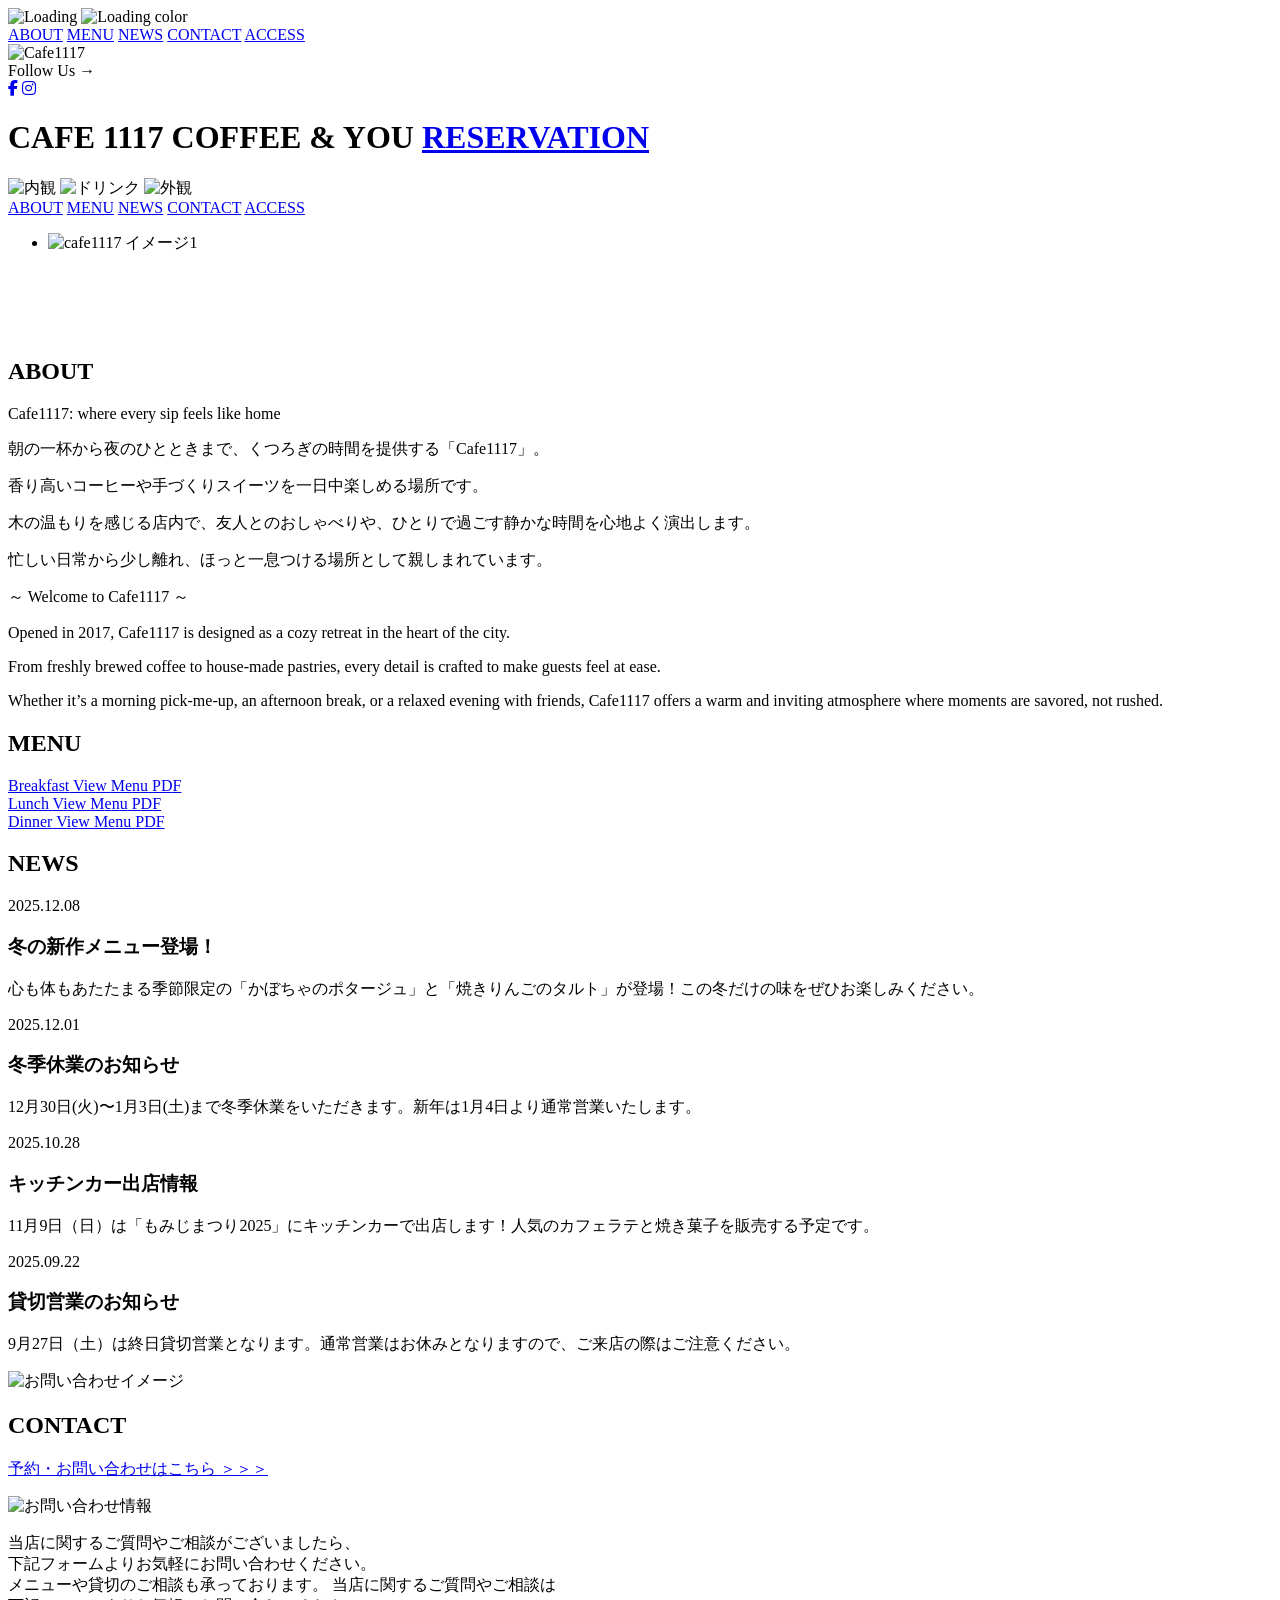
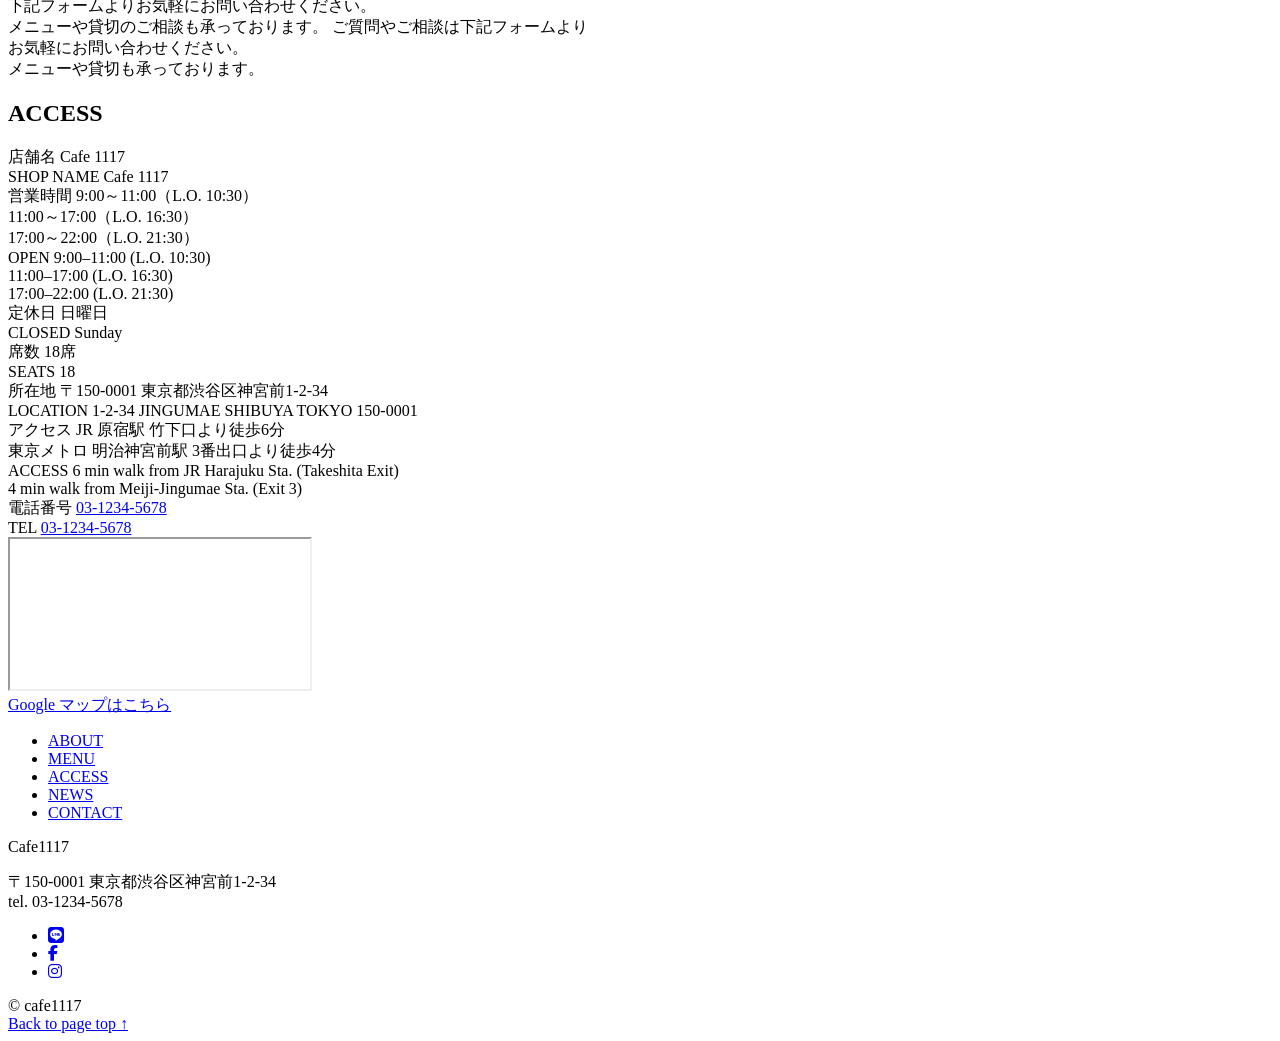
==== index.html @ cca2a98b "Add files via upload" ====
<!DOCTYPE html>
<html lang="ja">
<head>
  <meta charset="UTF-8">
  <meta name="viewport" content="width=device-width, initial-scale=1.0">
  <meta name="description" content="Cafe1117の最新ニュース、メニュー、アクセス情報を掲載しています。">
  <title>Cafe1117</title>

  <!-- Google Fonts -->
  <link rel="preconnect" href="https://fonts.googleapis.com">
  <link rel="preconnect" href="https://fonts.gstatic.com" crossorigin>
  <link href="https://fonts.googleapis.com/css2?family=Tangerine:wght@400;700&display=swap" rel="stylesheet">
  <link href="https://fonts.googleapis.com/css2?family=Playfair+Display:ital,wght@0,400..900;1,400..900&display=swap" rel="stylesheet">

  <!-- CSS -->
  <link rel="stylesheet" href="css/base.css">
  <link rel="stylesheet" href="css/layout.css">
  <link rel="stylesheet" href="css/header.css">
  <link rel="stylesheet" href="css/loading.css">
  <link rel="stylesheet" href="css/about.css">
  <link rel="stylesheet" href="css/menu.css">
  <link rel="stylesheet" href="css/news.css">
  <link rel="stylesheet" href="css/contact.css">
  <link rel="stylesheet" href="css/access.css">
  <link rel="stylesheet" href="css/footer.css">

  <!-- Font Awesome -->
  <link rel="stylesheet" href="https://cdnjs.cloudflare.com/ajax/libs/font-awesome/6.5.1/css/all.min.css">
</head>

<body id="top">

<!-- ========================= -->
<!--        LOADING           -->
<!-- ========================= -->
<div id="loadingScreen">
  <div class="loading-logo-wrap">
    <img id="loadingLogoBase" src="img/logo.svg" alt="Loading">
    <img id="loadingLogoColor" src="img/logo.svg" alt="Loading color">
  </div>
</div>

<!-- ========================= -->
<!--         HEADER            -->
<!-- ========================= -->
<header class="split-header">

  <nav class="header-nav">
    <a href="#cafe1117">ABOUT</a>
    <a href="#menu">MENU</a>
    <a href="#news">NEWS</a>
    <a href="#contact">CONTACT</a>
    <a href="#access">ACCESS</a>
  </nav>

  <div class="center-logo">
    <img src="img/logo.svg" alt="Cafe1117">
  </div>

  <div class="header-right">
    <div class="sns-wrap">
      <span class="sns-label">Follow Us</span>
      <span class="sns-arrow">→</span>

      <div class="sns-icons">
        <a href="#" class="sns-icon"><i class="fa-brands fa-facebook-f"></i></a>
        <a href="#" class="sns-icon"><i class="fa-brands fa-instagram"></i></a>
      </div>
    </div>

    <div class="hamburger" aria-label="メニューを開く" role="button" tabindex="0" aria-expanded="false">
      <span></span><span></span><span></span>
    </div>
  </div>

  <div class="split-left">
    <h1 class="main-title">
      <span class="title-main"><span>CAFE 1117</span></span>
      <span class="title-sub"><span>COFFEE & YOU</span></span>

      <a href="reservation.html" target="_blank" rel="noopener noreferrer" class="reserve-btn">
      RESERVATION
      </a>
    </h1>
  </div>

  <div class="split-right">
    <div class="slider">
      <img src="img/header_slide1.webp" alt="内観">
      <img src="img/header_slide2.webp" alt="ドリンク">
      <img src="img/header_slide3.webp" alt="外観">
    </div>
  </div>

  <nav class="mobile-nav" aria-label="モバイルメニュー">
    <a href="#cafe1117" role="menuitem">ABOUT</a>
    <a href="#menu" role="menuitem">MENU</a>
    <a href="#news" role="menuitem">NEWS</a>
    <a href="#contact" role="menuitem">CONTACT</a>
    <a href="#access" role="menuitem">ACCESS</a>
  </nav>

</header>

<!-- ========================= -->
<!--         ABOUT             -->
<!-- ========================= -->
<section id="cafe1117" class="section about-section about-pattern2">
  <div class="container">
    <div class="flex-content">

      <div class="slider-section" aria-label="画像スライダー" role="region">
        <ul id="aboutSlider" role="list" data-slider>
          <li aria-hidden="false">
            <picture>
              <source srcset="img/slide1.webp" type="image/webp">
              <img src="img/slide1.jpg" alt="cafe1117 イメージ1" loading="lazy">
            </picture>
          </li>
          <li aria-hidden="true">
            <picture>
              <source srcset="img/slide2.webp" type="image/webp">
              <img src="img/slide2.jpg" alt="cafe1117 イメージ2" loading="lazy">
            </picture>
          </li>
          <li aria-hidden="true">
            <picture>
              <source srcset="img/slide3.webp" type="image/webp">
              <img src="img/slide3.jpg" alt="cafe1117 イメージ3" loading="lazy">
            </picture>
          </li>
          <li aria-hidden="true">
            <picture>
              <source srcset="img/slide4.webp" type="image/webp">
              <img src="img/slide4.jpg" alt="cafe1117 イメージ4" loading="lazy">
            </picture>
          </li>
          <li aria-hidden="true">
            <picture>
              <source srcset="img/slide5.webp" type="image/webp">
              <img src="img/slide5.jpg" alt="cafe1117 イメージ5" loading="lazy">
            </picture>
          </li>
        </ul>
      </div>

      <article class="about-content">
        <h2>ABOUT</h2>
        <p>Cafe1117: where every sip feels like home</p>
        <p>朝の一杯から夜のひとときまで、くつろぎの時間を提供する「Cafe1117」。</p>
        <p>香り高いコーヒーや手づくりスイーツを一日中楽しめる場所です。</p>
        <p>木の温もりを感じる店内で、友人とのおしゃべりや、ひとりで過ごす静かな時間を心地よく演出します。</p>
        <p>忙しい日常から少し離れ、ほっと一息つける場所として親しまれています。</p>
        <p>～ Welcome to Cafe1117 ～</p>
        <p>Opened in 2017, Cafe1117 is designed as a cozy retreat in the heart of the city.</p>
        <p>From freshly brewed coffee to house-made pastries, every detail is crafted to make guests feel at ease.</p>
        <p>Whether it’s a morning pick‑me‑up, an afternoon break, or a relaxed evening with friends, Cafe1117 offers a warm and inviting atmosphere where moments are savored, not rushed.</p>
      </article>

    </div>
  </div>
</section>

<!-- ========================= -->
<!--         MENU              -->
<!-- ========================= -->
<section id="menu" class="section menu-section">
  <div class="container">

    <h2 class="section-title" data-animate>MENU</h2>

    <div class="menu-links">

      <a href="img/breakfast-menu.pdf" class="menu-link" target="_blank" rel="noopener noreferrer" data-animate>
        <div class="menu-block" data-bg="breakfast">
          <div class="menu-text">
            <span class="menu-label">Breakfast</span>
            <span class="menu-subtext wave">View Menu PDF</span>
          </div>
        </div>
      </a>

      <a href="img/lunch-menu.pdf" class="menu-link" target="_blank" rel="noopener noreferrer" data-animate>
        <div class="menu-block" data-bg="lunch">
          <div class="menu-text">
            <span class="menu-label">Lunch</span>
            <span class="menu-subtext wave">View Menu PDF</span>
          </div>
        </div>
      </a>

      <a href="img/dinner-menu.pdf" class="menu-link" target="_blank" rel="noopener noreferrer" data-animate>
        <div class="menu-block" data-bg="dinner">
          <div class="menu-text">
            <span class="menu-label">Dinner</span>
            <span class="menu-subtext wave">View Menu PDF</span>
          </div>
        </div>
      </a>

    </div>

  </div>
</section>

<!-- ========================= -->
<!--         NEWS              -->
<!-- ========================= -->
<section id="news" class="section news-section" aria-labelledby="news-title">
  <div class="news-inner">
    <h2 id="news-title" class="section-title">NEWS</h2>

    <div class="news-list">

      <article class="news-item">
        <time class="news-date" datetime="2025-12-08">2025.12.08</time>
        <h3 class="news-title">冬の新作メニュー登場！</h3>
        <p class="news-text">
          心も体もあたたまる季節限定の「かぼちゃのポタージュ」と「焼きりんごのタルト」が登場！この冬だけの味をぜひお楽しみください。
        </p>
      </article>

      <article class="news-item">
        <time class="news-date" datetime="2025-12-01">2025.12.01</time>
        <h3 class="news-title">冬季休業のお知らせ</h3>
        <p class="news-text">
          12月30日(火)〜1月3日(土)まで冬季休業をいただきます。新年は1月4日より通常営業いたします。
        </p>
      </article>

      <article class="news-item">
        <time class="news-date" datetime="2025-10-28">2025.10.28</time>
        <h3 class="news-title">キッチンカー出店情報</h3>
        <p class="news-text">
          11月9日（日）は「もみじまつり2025」にキッチンカーで出店します！人気のカフェラテと焼き菓子を販売する予定です。
        </p>
      </article>

      <article class="news-item">
        <time class="news-date" datetime="2025-09-22">2025.09.22</time>
        <h3 class="news-title">貸切営業のお知らせ</h3>
        <p class="news-text">
          9月27日（土）は終日貸切営業となります。通常営業はお休みとなりますので、ご来店の際はご注意ください。
        </p>
      </article>

    </div>
  </div>
</section>

<!-- ========================= -->
<!--         CONTACT           -->
<!-- ========================= -->
<section id="contact" class="contact-section">

  <!-- 上段 -->
  <div class="contact-header-section">
    <div class="contact-header-right">
      <img src="img/contact1.webp" alt="お問い合わせイメージ">
    </div>

    <div class="contact-header-left">
      <h2>CONTACT</h2>
      <p class="contact-link">
        <a href="reservation.html" target="_blank" rel="noopener noreferrer">
        予約・お問い合わせはこちら
          <span class="arrow">＞＞＞</span>
        </a>
      </p>
    </div>
  </div>

  <!-- 下段 -->
  <div class="contact-info-section">
    <div class="contact-info-right">
      <img src="img/contact2.webp" alt="お問い合わせ情報">
    </div>

    <div class="contact-info-left">
      <p class="contact-info-text">
        <span class="pc-only">
          当店に関するご質問やご相談がございましたら、<br>
          下記フォームよりお気軽にお問い合わせください。<br>
          メニューや貸切のご相談も承っております。
        </span>

        <span class="tablet-only">
          当店に関するご質問やご相談は<br>
          下記フォームよりお気軽にお問い合わせください。<br>
          メニューや貸切のご相談も承っております。
        </span>

        <span class="sp-only">
          ご質問やご相談は下記フォームより<br>
          お気軽にお問い合わせください。<br>
          メニューや貸切も承っております。
        </span>
      </p>
    </div>
  </div>

</section>

<!-- ========================= -->
<!--         ACCESS            -->
<!-- ========================= -->
<section id="access" class="section access-section">
  <div class="container">

    <h2 class="bar center" data-animate>ACCESS</h2>

    <div class="access-table" data-animate>

      <div class="row">
        <div class="pair">
          <span class="label">店舗名</span>
          <span class="value">Cafe 1117</span>
        </div>
        <div class="pair">
          <span class="label">SHOP NAME</span>
          <span class="value">Cafe 1117</span>
        </div>
      </div>

      <div class="row">
        <div class="pair">
          <span class="label">営業時間</span>
          <span class="value">
            9:00～11:00（L.O. 10:30）<br>
            11:00～17:00（L.O. 16:30）<br>
            17:00～22:00（L.O. 21:30）
          </span>
        </div>
        <div class="pair">
          <span class="label">OPEN</span>
          <span class="value">
            9:00–11:00 (L.O. 10:30)<br>
            11:00–17:00 (L.O. 16:30)<br>
            17:00–22:00 (L.O. 21:30)
          </span>
        </div>
      </div>

      <div class="row">
        <div class="pair">
          <span class="label">定休日</span>
          <span class="value">日曜日</span>
        </div>
        <div class="pair">
          <span class="label">CLOSED</span>
          <span class="value">Sunday</span>
        </div>
      </div>

      <div class="row">
        <div class="pair">
          <span class="label">席数</span>
          <span class="value">18席</span>
        </div>
        <div class="pair">
          <span class="label">SEATS</span>
          <span class="value">18</span>
        </div>
      </div>

      <div class="row">
        <div class="pair">
          <span class="label">所在地</span>
          <span class="value">〒150-0001 東京都渋谷区神宮前1-2-34</span>
        </div>
        <div class="pair">
          <span class="label">LOCATION</span>
          <span class="value">1-2-34 JINGUMAE SHIBUYA TOKYO 150-0001</span>
        </div>
      </div>

      <div class="row">
        <div class="pair">
          <span class="label">アクセス</span>
          <span class="value">
            JR 原宿駅 竹下口より徒歩6分<br>
            東京メトロ 明治神宮前駅 3番出口より徒歩4分
          </span>
        </div>
        <div class="pair">
          <span class="label">ACCESS</span>
          <span class="value">
            6 min walk from JR Harajuku Sta. (Takeshita Exit)<br>
            4 min walk from Meiji-Jingumae Sta. (Exit 3)
          </span>
        </div>
      </div>

      <div class="row">
        <div class="pair">
          <span class="label">電話番号</span>
          <span class="value"><a href="tel:0312345678">03-1234-5678</a></span>
        </div>
        <div class="pair">
          <span class="label">TEL</span>
          <span class="value"><a href="tel:0312345678">03-1234-5678</a></span>
        </div>
      </div>

    </div>

    <div class="access-map" data-animate>
      <iframe src="https://www.google.com/maps/embed?pb=..." allowfullscreen loading="lazy"></iframe>
    </div>

    <div class="btn-wrap">
      <a class="mapBtn" href="https://goo.gl/maps/example" target="_blank" rel="noopener noreferrer">
        <span class="iconH">Google マップはこちら</span>
        <span class="line-top"></span>
        <span class="line-bottom"></span>
        <span class="line-top offset"></span>
        <span class="line-bottom offset"></span>
      </a>
    </div>

  </div>
</section>

<!-- ========================= -->
<!--         FOOTER           -->
<!-- ========================= -->
<footer class="footerSection">
  <div class="footerInner">

    <div class="footerContent">

      <div class="footerNavArea">
        <ul class="footerNavList">
          <li class="footerNavItem"><a href="#cafe1117">ABOUT</a></li>
          <li class="footerNavItem"><a href="#menu">MENU</a></li>
          <li class="footerNavItem"><a href="#access">ACCESS</a></li>
          <li class="footerNavItem"><a href="#news">NEWS</a></li>
          <li class="footerNavItem"><a href="#contact">CONTACT</a></li>
        </ul>
      </div>

      <div class="footerInfoArea">
        <div class="footerInfo">
          <p class="footerName">Cafe1117</p>
          <p class="footerAddress">
            〒150-0001<span class="sp-break"></span> 東京都渋谷区神宮前1-2-34<br>
            tel. 03-1234-5678
          </p>

          <ul class="footerSnsList">
            <li><a href="#"><i class="fab fa-line"></i></a></li>
            <li><a href="#"><i class="fab fa-facebook-f"></i></a></li>
            <li><a href="#"><i class="fab fa-instagram"></i></a></li>
          </ul>
        </div>
      </div>

    </div>

    <!-- 下段 -->
    <div class="footerBottom">
      <div class="footerCopy">© cafe1117</div>
      <div class="footerBack"><a href="#top">Back to page top ↑</a></div>
    </div>

  </div>
</footer>

<!-- head内は共通 -->
<script src="js/common.js" defer></script>
<script src="js/index.js" defer></script>

</body>
</html>
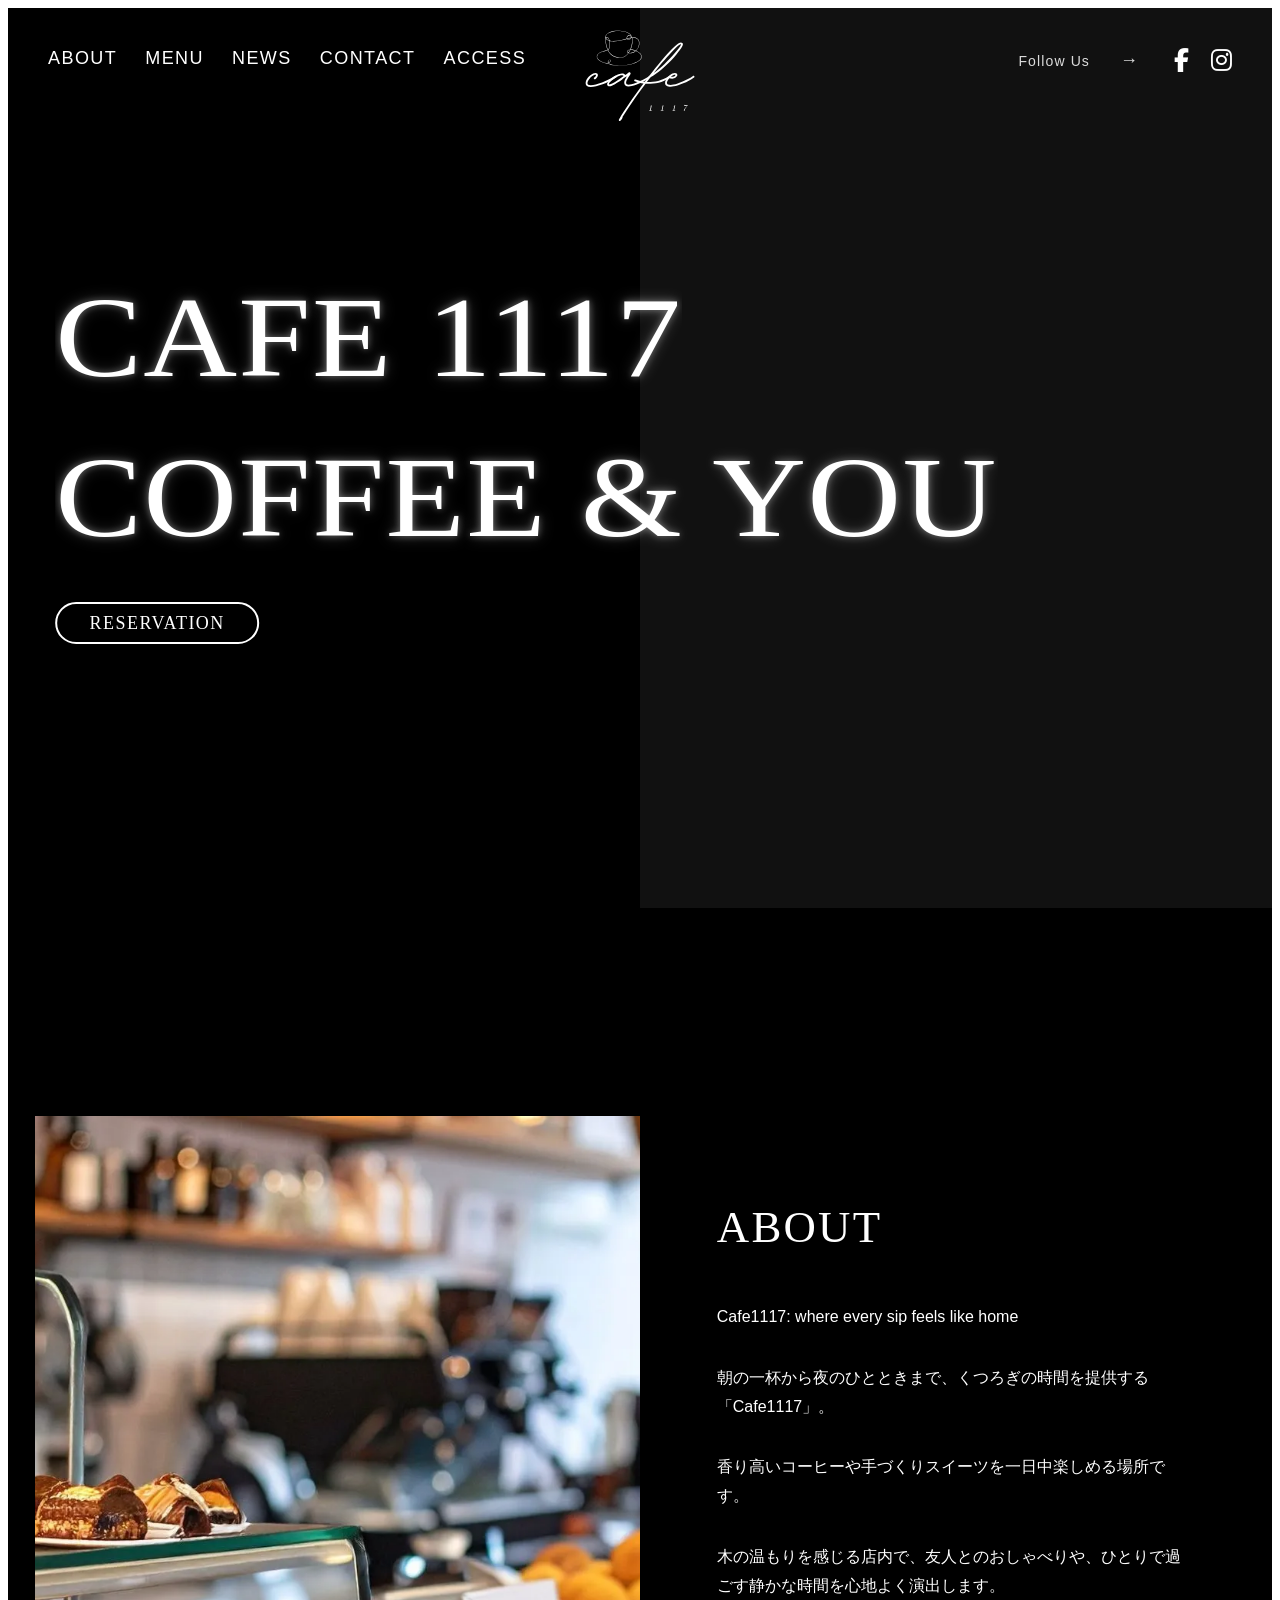
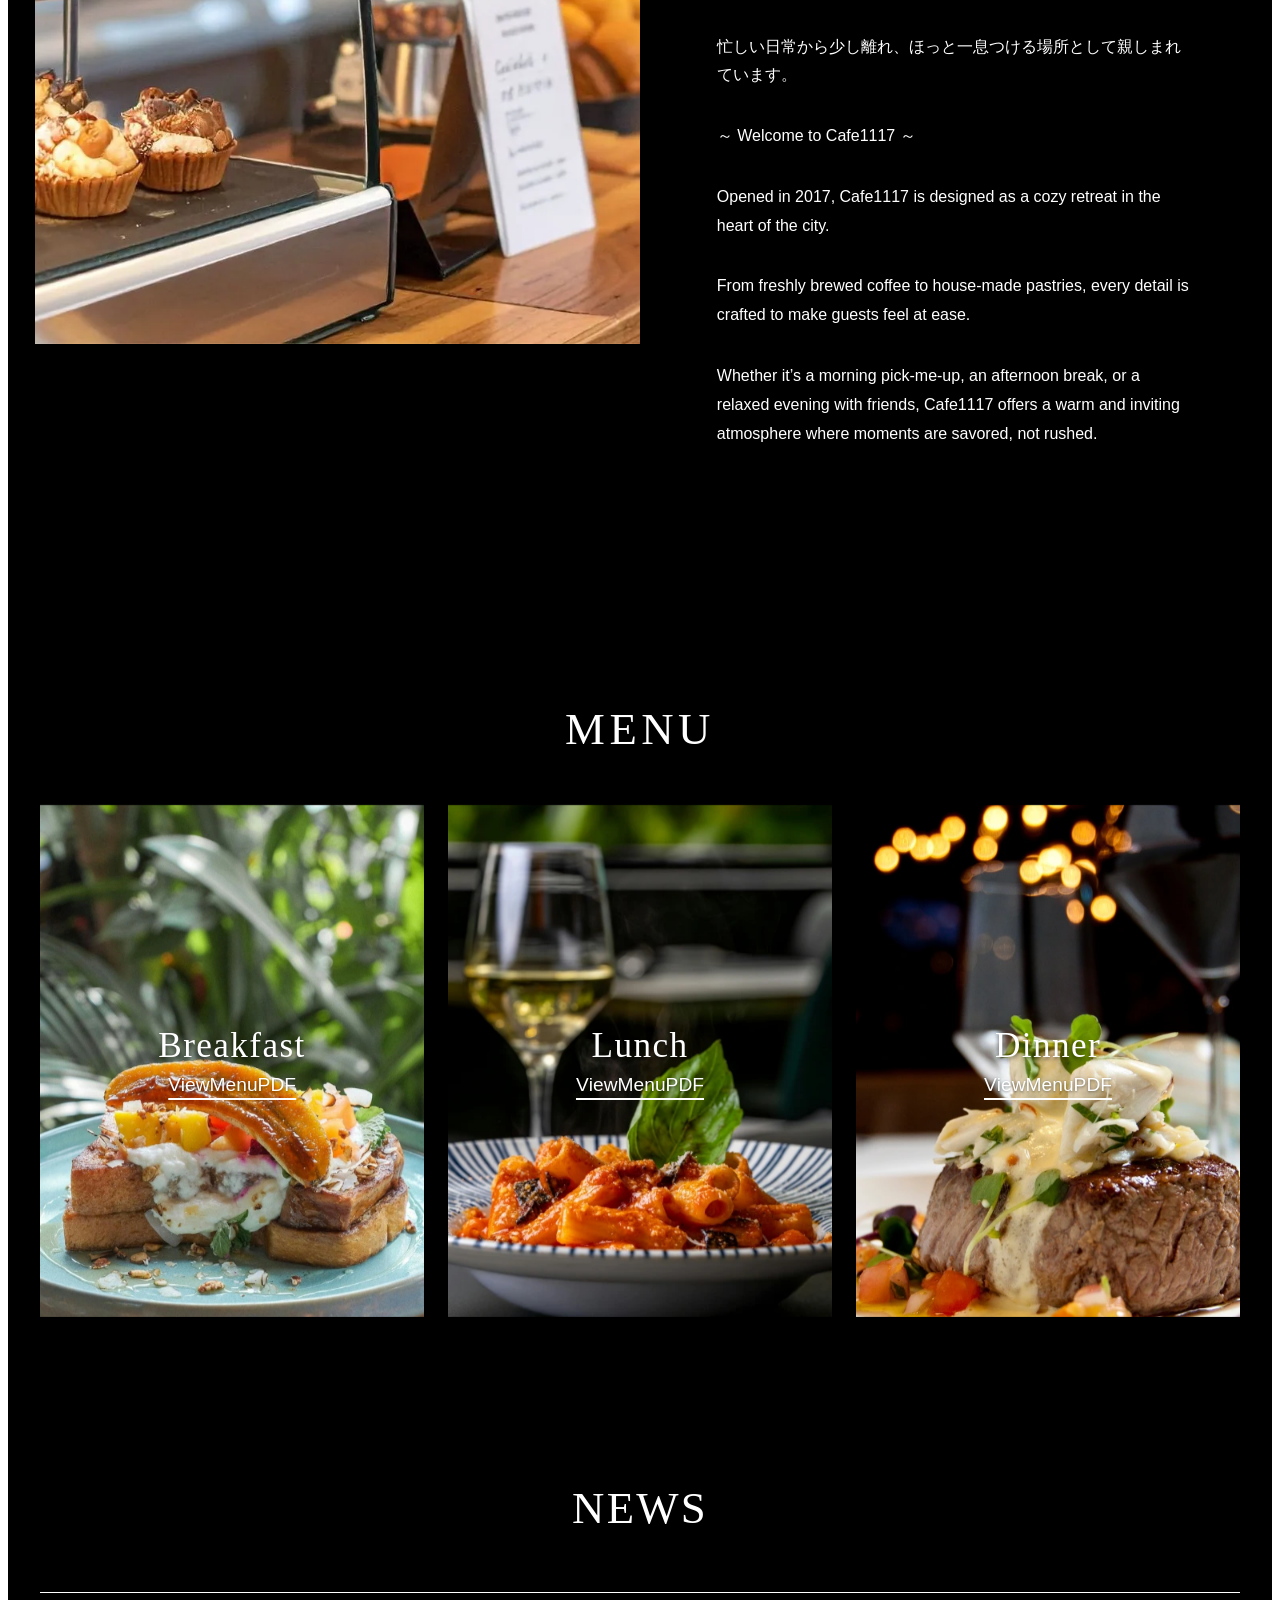
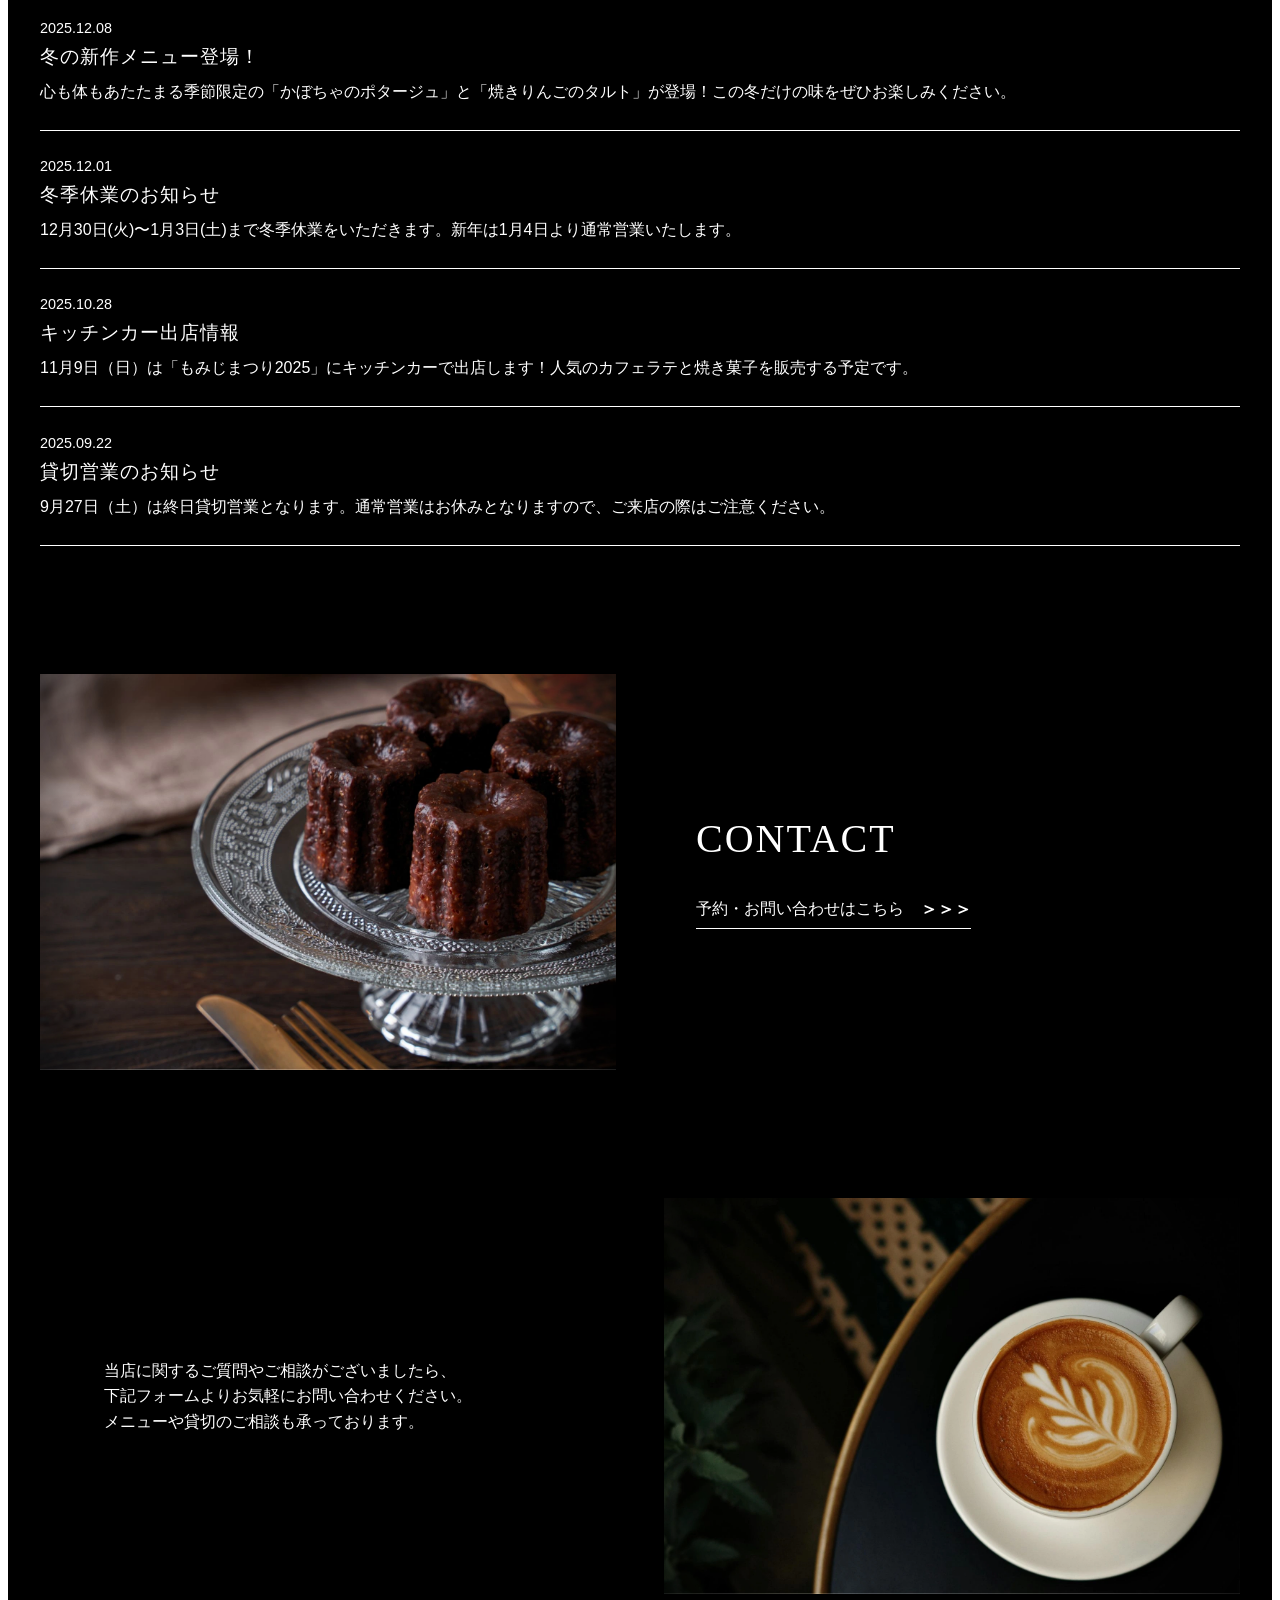
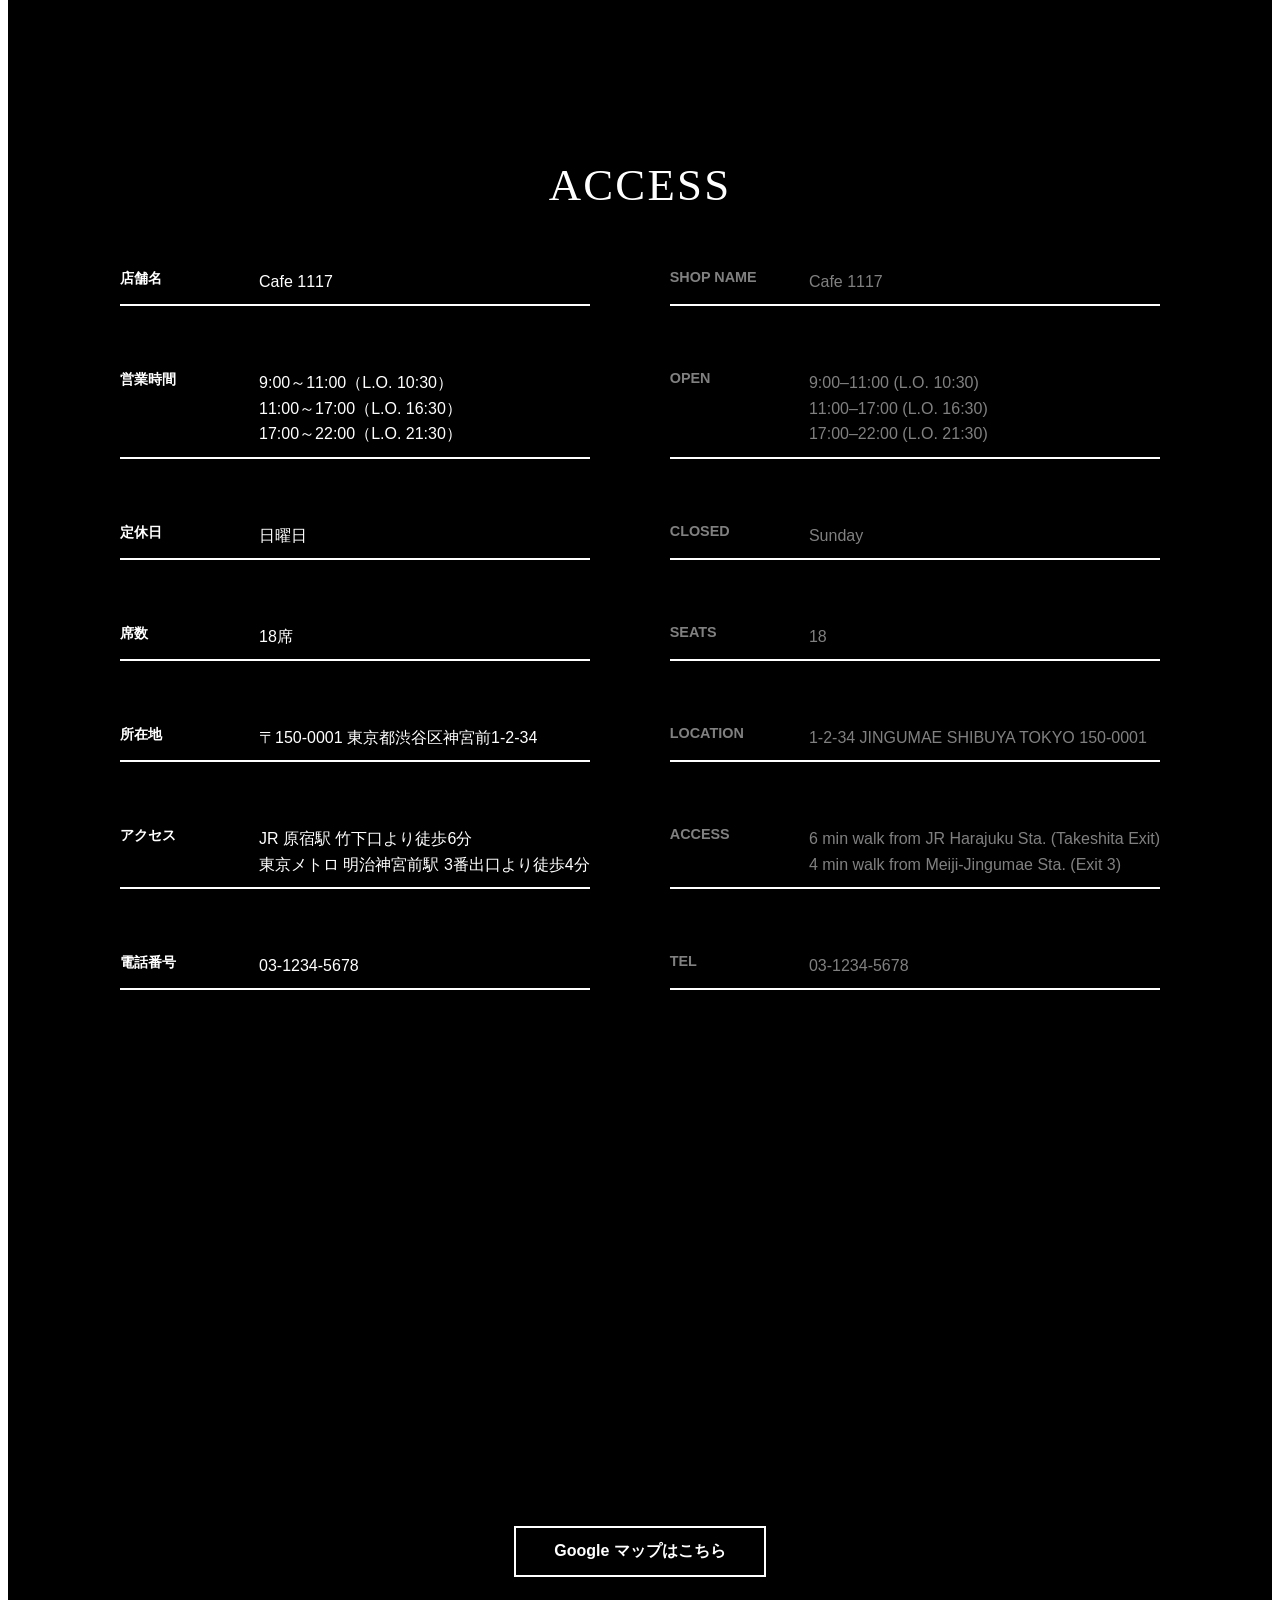
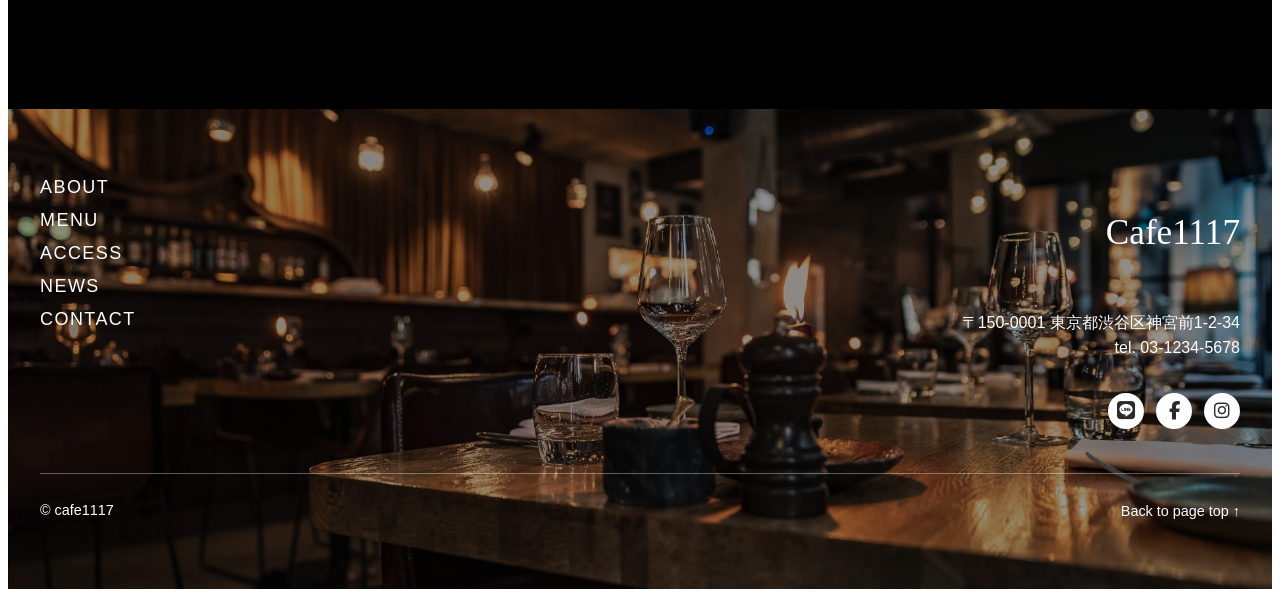
==== commit cb5c8461: "Add files via upload" ====
--- a/index.html
+++ b/index.html
@@ -112,34 +112,19 @@
       <div class="slider-section" aria-label="画像スライダー" role="region">
         <ul id="aboutSlider" role="list" data-slider>
           <li aria-hidden="false">
-            <picture>
-              <source srcset="img/slide1.webp" type="image/webp">
-              <img src="img/slide1.jpg" alt="cafe1117 イメージ1" loading="lazy">
-            </picture>
+              <img src="img/slide1.webp" alt="cafe1117 イメージ1" loading="lazy">
           </li>
           <li aria-hidden="true">
-            <picture>
-              <source srcset="img/slide2.webp" type="image/webp">
-              <img src="img/slide2.jpg" alt="cafe1117 イメージ2" loading="lazy">
-            </picture>
+              <img src="img/slide2.webp" alt="cafe1117 イメージ2" loading="lazy">
           </li>
           <li aria-hidden="true">
-            <picture>
-              <source srcset="img/slide3.webp" type="image/webp">
-              <img src="img/slide3.jpg" alt="cafe1117 イメージ3" loading="lazy">
-            </picture>
+              <img src="img/slide3.webp" alt="cafe1117 イメージ3" loading="lazy">
           </li>
           <li aria-hidden="true">
-            <picture>
-              <source srcset="img/slide4.webp" type="image/webp">
-              <img src="img/slide4.jpg" alt="cafe1117 イメージ4" loading="lazy">
-            </picture>
+              <img src="img/slide4.webp" alt="cafe1117 イメージ4" loading="lazy">
           </li>
           <li aria-hidden="true">
-            <picture>
-              <source srcset="img/slide5.webp" type="image/webp">
-              <img src="img/slide5.jpg" alt="cafe1117 イメージ5" loading="lazy">
-            </picture>
+              <img src="img/slide5.webp" alt="cafe1117 イメージ5" loading="lazy">
           </li>
         </ul>
       </div>
--- a/css/base.css
+++ b/css/base.css
@@ -0,0 +1,89 @@
+:root {
+  /*----------------------------------------------
+  Typography
+  ----------------------------------------------*/
+  --font-xxl: 3.2rem;
+  --font-xl: 2.8rem;
+  --font-lg: 2.2rem;
+  --font-md: 1.2rem;
+  --font-base: 1rem;
+  --font-sm: 0.9rem;
+
+  /* 行間 */
+  --lh-tight: 1.2;
+  --lh-normal: 1.6;
+  --lh-loose: 1.8;
+
+  /*----------------------------------------------
+  Layout
+  ----------------------------------------------*/
+  --section-padding-pc: 8rem;
+  --section-padding-tab: 5rem;
+  --section-padding-sp: 4rem;
+
+  --content-max-width: 1200px;
+
+  /*----------------------------------------------
+  Color System
+  ----------------------------------------------*/
+  --color-text-dark: #333;
+  --color-text-main: #666;
+  --color-text-light: #999;
+  --color-text-invert: #fff;
+
+  --color-bg-main: #ffffff;
+  --color-bg-sub: #f5f5f5;
+  --color-bg-section: #fafafa;
+  --color-bg-card: #ffffff;
+  --color-bg-dark: #2b2b2b;
+
+  --color-accent: #c9a27e;
+  --color-accent-dark: #a88463;
+  --color-accent-light: #e8d7c5;
+
+  --color-border-light: rgba(0,0,0,0.1);
+  --color-border: rgba(0,0,0,0.2);
+  --color-border-strong: rgba(0,0,0,0.35);
+
+  --shadow-soft: 0 4px 12px rgba(0,0,0,0.08);
+  --shadow-card: 0 6px 20px rgba(0,0,0,0.12);
+  --shadow-strong: 0 10px 30px rgba(0,0,0,0.18);
+
+  --opacity-low: 0.25;
+  --opacity-mid: 0.5;
+  --opacity-high: 0.85;
+
+  /* ============================
+     Typography System（追加分）
+  ============================ */
+  --font-heading-family: "Playwrite NO", serif;
+  --font-heading-weight: 400;
+
+  --font-body-family: "Noto Sans JP", sans-serif;
+  --font-body-weight: 400;
+}
+
+/* ============================
+   Base Typography
+============================ */
+html, body {
+  font-family: var(--font-body-family);
+  font-weight: var(--font-body-weight);
+  color: var(--color-text-main);
+}
+
+h1, h2, h3 {
+  font-family: var(--font-heading-family);
+  font-weight: var(--font-heading-weight);
+  color: var(--color-text-dark);
+  line-height: var(--lh-tight);
+  letter-spacing: 0.05em;
+}
+
+html {
+  scroll-behavior: smooth;
+}
+
+section {
+  scroll-margin-top: 80px;
+}
--- a/css/layout.css
+++ b/css/layout.css
@@ -0,0 +1,21 @@
+/* PC */
+.section {
+  padding-top: var(--section-padding-pc);
+  padding-bottom: var(--section-padding-pc);
+}
+
+/* タブレット */
+@media (min-width: 768px) and (max-width: 1024px) {
+  .section {
+    padding-top: var(--section-padding-tab);
+    padding-bottom: var(--section-padding-tab);
+  }
+}
+
+/* スマホ */
+@media (max-width: 767px) {
+  .section {
+    padding-top: var(--section-padding-sp);
+    padding-bottom: var(--section-padding-sp);
+  }
+}
--- a/css/header.css
+++ b/css/header.css
@@ -0,0 +1,585 @@
+/* 全体レイアウト */
+.split-header {
+  position: relative;
+  width: 100%;
+  height: 100vh;
+  display: flex;
+  overflow: hidden;
+}
+
+/* 左右 50% */
+.split-left,
+.split-right {
+  width: 50%;
+  height: 100%;
+}
+
+.split-left {
+  background: #000;
+  display: flex;
+  justify-content: flex-end;
+  align-items: center;
+  padding-right: 0;
+}
+
+/* ============================
+   タイトル（Playfair Display）
+   ============================ */
+.main-title {
+  position: relative;
+  display: flex;
+  flex-direction: column;
+  align-items: flex-start;
+  transform: translateX(38%);
+  color: #fff;
+  white-space: nowrap;
+  z-index: 1500;
+  font-family: "Playfair Display", serif;
+  line-height: 1;
+}
+
+/* タイトル本体（アニメ削除＋常時光る） */
+.title-main,
+.title-sub {
+  position: relative;
+  font-size: 130px;
+  font-weight: 400;
+  letter-spacing: 0.01em;
+  transform: scaleY(0.88);
+  transform-origin: left center;
+  color: #fff;
+  opacity: 1;
+
+
+  /* ← 常時光る上品なエフェクト */
+  text-shadow:
+    0 0 8px rgba(255,255,255,0.35),
+    0 0 16px rgba(255,255,255,0.25);
+}
+
+/* メイン・サブ共通：動き用の枠 */
+.title-main,
+.title-sub {
+  display: inline-block;
+  overflow: hidden; /* ← 上下の動きを枠内に収める */
+}
+
+/* 内側の文字に動きを付ける */
+.title-main span,
+.title-sub span {
+  display: inline-block;
+  animation: essenceSync 12s infinite;
+  transform-origin: center;
+}
+
+/* 内側の文字に動きを付ける */
+.title-main span,
+.title-sub span {
+  display: inline-block;
+  animation: essenceAll 12s infinite;
+  transform-origin: center;
+}
+
+@keyframes essenceAll {
+  /* 1枚目（0〜4秒） */
+  0%   { opacity: 0; transform: translateY(45%); }
+  8%   { opacity: 1; transform: translateY(0); }
+  25%  { opacity: 1; transform: translateY(0); }
+  33%  { opacity: 0; transform: translateY(-45%); }
+
+  /* 2枚目（4〜8秒） */
+  38%  { opacity: 0; transform: translateY(45%); }
+  45%  { opacity: 1; transform: translateY(0); }
+  58%  { opacity: 1; transform: translateY(0); }
+  66%  { opacity: 0; transform: translateY(-45%); }
+
+  /* 3枚目（8〜12秒） */
+  72%  { opacity: 0; transform: translateY(45%); }
+  80%  { opacity: 1; transform: translateY(0); }
+  91%  { opacity: 1; transform: translateY(0); }
+  100% { opacity: 0; transform: translateY(-45%); }
+}
+
+/* 行間 */
+.title-sub {
+  margin-top: 30px;
+}
+
+/* ← softType アニメーションは不要なので削除してOK
+   （残しても動かないが、コードを軽くしたいなら消す）
+*/
+
+/* 右側：スライダー */
+.split-right {
+  position: relative;
+  background: #111;
+}
+
+.slider img {
+  position: absolute;
+  width: 100%;
+  height: 100%;
+  object-fit: cover;
+  object-position: center;
+  opacity: 0;
+  animation: slideShow 12s infinite;
+}
+
+.slider img:nth-child(1) { animation-delay: -0.3s; }
+.slider img:nth-child(2) { animation-delay: -4s; }
+.slider img:nth-child(3) { animation-delay: -8s; }
+
+@keyframes slideShow {
+  0%   { opacity: 1; }
+  30%  { opacity: 1; }
+  33%  { opacity: 0; }
+  100% { opacity: 0; }
+}
+
+/* 中央上ロゴ（ヘッダー内だけで表示） */
+.center-logo {
+  position: absolute;
+  top: 0px;
+  left: 50%;
+  transform: translateX(-50%);
+  z-index: 2000;
+}
+
+.center-logo img {
+  height: 140px; /* ← 大きくした */
+  filter: brightness(0) invert(1);
+}
+
+/* 左上ナビ（PCのみ） */
+.header-nav {
+  position: absolute;
+  top: 40px;
+  left: 40px;
+  display: flex;
+  gap: 28px;
+  z-index: 2000;
+}
+
+.header-nav a {
+  color: #fff;
+  text-decoration: none;
+  font-size: 18px;
+  letter-spacing: 0.08em;
+  transition: 0.3s ease;
+  z-index: 3000;
+}
+
+.header-nav a:hover {
+  text-shadow: 
+    0 0 6px rgba(255,255,255,0.8),
+    0 0 12px rgba(255,255,255,0.6);
+  transform: translateY(-2px);
+}
+
+/* 右上（スマホ用） */
+.header-right {
+  position: absolute;
+  top: 40px;
+  right: 40px;
+  display: flex;
+  align-items: center;
+  gap: 20px;
+  z-index: 2000;
+}
+
+.reserve-btn {
+  margin-top: 40px;
+  padding: 10px 32px;
+  border: 2px solid #fff;
+  border-radius: 40px;
+  color: #fff;
+  font-size: 18px;
+  letter-spacing: 0.08em;
+  cursor: pointer;
+  position: relative;
+  overflow: hidden;
+  text-decoration: none;
+  transition: 
+    color 0.3s ease,
+    transform 0.3s ease;
+
+  animation: none; /* ← 追加 */
+}
+
+/* 下から白く塗りつぶす */
+.reserve-btn::before {
+  content: "";
+  position: absolute;
+  left: 0;
+  bottom: 0;
+  width: 100%;
+  height: 0%;
+  background: #fff;
+  z-index: -1;
+  transition: height 0.35s ease;
+}
+
+/* ホバー時：白塗り＋文字黒＋少し上に動く */
+.reserve-btn:hover {
+  color: #000;
+  transform: translateY(-3px); /* ← ナビと同じ“ふわっと上がる” */
+}
+
+.reserve-btn:hover::before {
+  height: 100%;
+}
+
+/* ハンバーガー（PCでは非表示） */
+.hamburger {
+  width: 28px;
+  height: 22px;
+  cursor: pointer;
+  display: none;
+}
+
+.hamburger span {
+  display: block;
+  height: 3px;
+  background: #fff;
+  margin-bottom: 5px;
+  border-radius: 2px;
+}
+
+/* SNS 全体を横並びに */
+.sns-wrap {
+  display: flex;
+  align-items: center;
+  gap: 22px; /* ← Follow Us と → の間もゆったり */
+}
+
+/* Follow Us の文字 */
+.sns-label {
+  font-size: 14px;
+  letter-spacing: 0.08em;
+  color: #fff;
+  opacity: 0.85;
+}
+
+/* → のスタイル */
+.sns-arrow {
+  font-size: 18px;
+  color: #fff;
+  opacity: 0.85;
+  margin-left: 8px;   /* ← Follow Us と → の間をさらにゆったり */
+  margin-right: 14px; /* ← → とアイコンの間もゆったり */
+}
+
+/* SNS アイコンを横並びに */
+.sns-icons {
+  display: flex;
+  gap: 22px; /* ← ★ここを広げるとアイコン同士がゆったり ★ */
+}
+
+/* SNS アイコンの基本 */
+.sns-icon i {
+  font-size: 24px;
+  color: #fff;
+  transition: 0.3s ease;
+}
+
+/* ホバー時：ナビと同じ光＋浮き上がり */
+.sns-icon:hover i {
+  text-shadow:
+    0 0 6px rgba(255,255,255,0.8),
+    0 0 12px rgba(255,255,255,0.6);
+  transform: translateY(-2px);
+}
+
+/* モバイルナビはPCでは非表示 */
+.mobile-nav{
+  display: none;
+}
+
+@media (min-width: 768px) and (max-width: 1024px) {
+
+  /* 左側の黒背景を消す（スマホと同じ） */
+  .split-left {
+    background: none;
+    width: 0;
+    padding: 0;
+  }
+
+  /* 右側スライドを全画面に（スマホと同じ） */
+  .split-right {
+    width: 100%;
+    height: 100vh;
+    position: relative;
+  }
+
+  .main-title {
+  position: absolute;
+  top: 50%;
+  left: 50%;
+  transform: translate(-50%, -50%);
+  text-align: center;
+  align-items: center;
+  z-index: 2000;
+}
+
+  /* タイトルサイズ：スマホより大きく、PCより小さく */
+  .title-main {
+    font-size: 88px;
+    transform: scaleY(0.9);
+  }
+
+  .title-sub {
+    font-size: 45px;
+    margin-top: 16px;
+  }
+
+  /* 予約ボタンもタブレット用に調整 */
+  .reserve-btn {
+    margin-top: 36px;
+    padding: 10px 30px;
+    font-size: 18px;
+  }
+
+  /* PC ナビは非表示（スマホと同じ構造にするため） */
+  .header-nav {
+    display: none;
+  }
+
+  /* ロゴも非表示（スマホと同じ） */
+  .center-logo {
+    display: none;
+  }
+
+  /* SNS はスマホと同じ右上固定 */
+  .header-right {
+    position: fixed;
+    top: 24px;
+    right: 24px;
+    z-index: 5000;
+  }
+
+  /* ハンバーガーもスマホと同じ */
+  .hamburger {
+    display: block;
+    position: fixed;
+    top: 24px;
+    left: 24px;
+    z-index: 5000;
+    transition: transform 0.4s ease;
+  }
+
+  /* モバイルナビもスマホと同じ */
+  .mobile-nav {
+    position: fixed;
+    top: 0;
+    left: 0;
+    width: 100%;
+    height: 100vh;
+    display: flex;
+    flex-direction: column;
+    justify-content: center;
+    align-items: center;
+    background: rgba(0,0,0,0.88);
+    backdrop-filter: blur(6px);
+    opacity: 0;
+    pointer-events: none;
+    transform: translateX(-100%);
+    transition: transform 0.45s ease, opacity 0.45s ease;
+    z-index: 3500;
+  }
+
+  .mobile-nav.active {
+    opacity: 1;
+    pointer-events: auto;
+    transform: translateX(0);
+  }
+
+  /* ナビ文字（スマホと同じフォント） */
+  .mobile-nav a {
+    font-family: "Playfair Display", serif;
+    font-weight: 400;
+    font-size: 30px;     /* ← スマホより少し大きく */
+    letter-spacing: 0.08em;
+    color: #fff;
+    text-decoration: none;
+    margin: 14px 0;
+    opacity: 0.9;
+    transition: 0.3s ease;
+  }
+
+  .mobile-nav a:hover {
+    opacity: 1;
+    transform: translateY(-3px);
+    text-shadow:
+      0 0 6px rgba(255,255,255,0.8),
+      0 0 12px rgba(255,255,255,0.6);
+  }
+}
+
+@media (max-width: 767px) {
+
+  /* ============================
+     レイアウト調整
+     ============================ */
+
+  .split-left {
+    background: none;
+    width: 0;
+    padding: 0;
+  }
+
+  .split-right {
+    width: 100%;
+    height: 100vh;
+    position: relative;
+  }
+
+  /* ============================
+     タイトル配置（左寄せ）
+     ============================ */
+
+  .main-title {
+  position: absolute;
+  top: 50%;
+  left: 50%;
+  transform: translate(-50%, -50%);
+  text-align: center;
+  align-items: center;
+  z-index: 2000;
+}
+
+  .title-main {
+    font-size: 65px;     /* ← スマホ最適サイズ */
+    transform: scaleY(0.9);
+  }
+
+  .title-sub {
+    font-size: 37px;
+    margin-top: 12px;
+  }
+
+  .reserve-btn {
+    margin: 32px auto 0 auto;
+    padding: 8px 26px;
+    font-size: 16px;
+    display: inline-block;
+  }
+
+  /* ============================
+     PC ナビ・ロゴ非表示
+     ============================ */
+
+  .header-nav {
+    display: none;
+  }
+
+  .center-logo {
+    display: none;
+  }
+
+  /* ============================
+     SNS（アイコンのみ表示）
+     ============================ */
+
+  .sns-label,
+  .sns-arrow {
+    display: none;
+  }
+
+  .sns-icons {
+    display: flex;
+    gap: 20px;
+  }
+
+  /* SNS を右上に固定（最前面） */
+  .header-right {
+    position: fixed;
+    top: 20px;
+    right: 20px;
+    z-index: 5000;   /* ← メニューより前面 */
+  }
+
+  /* ============================
+     ハンバーガー
+     ============================ */
+
+  .hamburger {
+    display: block;
+    position: fixed;
+    top: 20px;
+    left: 20px;
+    z-index: 5000;   /* ← SNS と同じ最前面 */
+    transition: transform 0.4s ease;
+  }
+
+  .hamburger.active span:nth-child(1) {
+    transform: translateY(8px) rotate(45deg);
+  }
+  .hamburger.active span:nth-child(2) {
+    opacity: 0;
+  }
+  .hamburger.active span:nth-child(3) {
+    transform: translateY(-8px) rotate(-45deg);
+  }
+
+  .hamburger.active { 
+    transform: rotate(180deg); /* ← くるっと回転 */ 
+  }
+
+  /* ============================
+     モバイルナビ（開閉）
+     ============================ */
+
+.mobile-nav {
+  position: fixed;
+  top: 0;
+  left: 0;
+  width: 100%;
+  height: 100vh;
+
+  display: flex;
+  flex-direction: column;
+  justify-content: center;
+  align-items: center;
+
+  background: rgba(0,0,0,0.88);
+  backdrop-filter: blur(6px);
+
+  opacity: 0;
+  pointer-events: none;
+
+  transform: translateX(-100%);     /* ← 左画面外に隠す */
+  transition: transform 0.45s ease, opacity 0.45s ease;
+  z-index: 3500;
+}
+
+.mobile-nav.active {
+  opacity: 1;
+  pointer-events: auto;
+  transform: translateX(0);         /* ← 右へスライドイン */
+}
+
+  /* スマホメニューのナビ文字を Reservation と同じ雰囲気に */
+.mobile-nav a {
+  font-family: "Playfair Display", serif;  /* ← これが一番重要 */
+  font-weight: 400;                        /* ← Reservation と同じ細さ */
+  font-size: 26px;                         /* ← スマホでは少し大きめが美しい */
+  letter-spacing: 0.08em;                  /* ← Reservation と同じ字間 */
+  color: #fff;
+  text-decoration: none;
+  margin: 12px 0;
+  opacity: 0.9;
+  transition: 0.3s ease;
+}
+
+.mobile-nav a:hover {
+  opacity: 1;
+  transform: translateY(-3px);
+  text-shadow:
+    0 0 6px rgba(255,255,255,0.8),
+    0 0 12px rgba(255,255,255,0.6);
+}
+}
+
+
+
+
--- a/css/loading.css
+++ b/css/loading.css
@@ -0,0 +1,94 @@
+/* ================================
+   Loading Screen
+================================ */
+
+#loadingScreen {
+  position: fixed;
+  inset: 0;
+  width: 100vw;
+  height: 100dvh; /* ← iPhone Safari 完全対応 */
+  background: #000;
+  display: flex;
+  justify-content: center;
+  align-items: center;
+  z-index: 9999;
+  opacity: 1;
+  transition: opacity 1.2s ease;
+}
+
+/* ロゴラッパー */
+.loading-logo-wrap {
+  position: relative;
+  width: 180px;
+  aspect-ratio: 1 / 1; /* ← 縦横比を安定させる */
+}
+
+/* 白ロゴ */
+#loadingLogoBase {
+  width: 100%;
+  display: block;
+  filter: brightness(0) invert(1);
+}
+
+/* カラーロゴ */
+#loadingLogoColor {
+  position: absolute;
+  inset: 0;
+  width: 100%;
+  height: 100%;
+  display: block;
+
+  clip-path: inset(0 100% 0 0);
+  will-change: clip-path;
+  contain: paint; /* ← Safari でも安定 */
+
+  animation: logoColorReveal 2.5s ease forwards;
+}
+
+@keyframes logoColorReveal {
+  0% { clip-path: inset(0 100% 0 0); }
+  100% { clip-path: inset(0 0 0 0); }
+}
+
+/* フェードアウト */
+#loadingScreen.loaded {
+  opacity: 0;
+  pointer-events: none;
+}
+
+/* ================================
+   Main Fade-in（満点に必要な追加）
+================================ */
+
+/* ローディング中は本編を隠す */
+body:not(.loaded) header,
+body:not(.loaded) main,
+body:not(.loaded) footer {
+  opacity: 0;
+  transform: translateY(8px);
+  transition: opacity 1s ease, transform 1s ease;
+}
+
+/* ローディング終了後に本編を表示 */
+body.loaded header,
+body.loaded main,
+body.loaded footer {
+  opacity: 1;
+  transform: translateY(0);
+}
+
+/* ================================
+   Responsive
+================================ */
+
+@media (min-width: 768px) and (max-width: 1024px) {
+  .loading-logo-wrap {
+    width: 160px;
+  }
+}
+
+@media (max-width: 767px) {
+  .loading-logo-wrap {
+    width: 120px;
+  }
+}
--- a/css/about.css
+++ b/css/about.css
@@ -0,0 +1,236 @@
+/* ==============================================
+   ABOUT セクション
+============================================== */
+
+#cafe1117 {
+  overflow: visible;
+  margin: 0;
+  background: #000;
+  color: #fff;
+  padding-top: 12rem;
+  padding-bottom: 8rem;
+}
+
+#cafe1117 .container {
+  padding: 0;
+  margin: 0;
+  width: 100%;
+  max-width: none;
+}
+
+#cafe1117 .flex-content {
+  display: flex;
+  align-items: stretch;
+  width: 100%;
+}
+
+/* カラム */
+#cafe1117 .about-content {
+  order: 0;
+  width: 50%;
+  padding: 4rem 6vw;
+  box-sizing: border-box;
+
+  opacity: 0;
+  transform: translateY(40px);
+  transition: opacity 0.9s ease, transform 0.9s ease;
+}
+
+#cafe1117 .about-content.fade-up {
+  opacity: 1;
+  transform: translateY(0);
+}
+
+/* 見出し */
+#cafe1117 .about-content h2 {
+  color: #fff;
+  font-size: var(--font-xl);
+  margin-bottom: 48px;
+}
+
+/* テキスト */
+#cafe1117 .about-content p {
+  margin-bottom: 1.6rem;
+  line-height: var(--lh-loose);
+  color: #fff;
+  font-size: var(--font-base);
+}
+
+#cafe1117 .about-content p + p {
+  margin-top: 2rem;
+}
+
+/* Slider */
+#cafe1117 .slider-section {
+  position: sticky;
+  top: 0;
+  width: 50%;
+  height: 100vh;
+  overflow: hidden;
+  flex-shrink: 0;
+}
+
+#cafe1117 #aboutSlider {
+  position: relative;
+  width: 100%;
+  height: 100%;
+  list-style: none;
+}
+
+#cafe1117 #aboutSlider li {
+  position: absolute;
+  inset: 0;
+  opacity: 0;
+  transition: opacity 0.8s ease;
+}
+
+#cafe1117 #aboutSlider li:first-child {
+  opacity: 1;
+}
+
+#cafe1117 .slider-section img {
+  width: 92%;
+  height: 92%;
+  object-fit: cover;
+  margin: auto;
+  display: block;
+}
+
+/*==============================================
+Tablet
+==============================================*/
+
+@media (min-width:768px) and (max-width:1024px){
+
+#cafe1117 {
+  padding-top: 5rem;
+  padding-bottom: 5rem;
+}
+
+#cafe1117 .flex-content{
+
+flex-direction:column;
+
+}
+
+#cafe1117 .about-content{
+
+order:0;
+width:100%;
+
+padding:4rem 3rem;
+
+}
+
+#cafe1117 .slider-section{
+
+order:1;
+
+position:relative;
+
+width:100%;
+height:min(70vh,600px);
+
+overflow:hidden;
+
+background:#000;
+
+display: flex;
+justify-content: center;
+align-items: center;
+padding: 0;
+
+}
+
+  #cafe1117 .slider-section img {
+    width: 100%;
+    max-width: calc(100% - 2.5rem); /* スマホと同じ左右余白 */
+    height: 110%;                   /* ★ 高さを少し広げる */
+    object-fit: cover;              /* 自然にトリミング */
+    margin: 0 auto;
+    display: block;
+  }
+
+}
+
+/*==============================================
+Mobile
+==============================================*/
+
+@media (max-width:767px){
+
+#cafe1117{
+  overflow-x:hidden;
+  padding-top: 4rem;
+  padding-bottom: 4rem;
+}
+
+#cafe1117 .flex-content{
+  flex-direction:column;
+}
+
+#cafe1117 .about-content{
+  order:0;
+  width:100%;
+  padding:3rem 1.5rem;
+}
+
+#cafe1117 .slider-section{
+  order:1;
+  position:relative;
+  width:100%;
+  height:clamp(220px,38vh,320px);   /* ← ★ 高さ固定のままが正解 */
+  overflow:hidden;
+  background:#000;
+
+  display: flex;
+  justify-content: center;
+  align-items: center;
+  padding: 0;
+}
+
+/* スライダー本体 */
+#cafe1117 #aboutSlider{
+  position:relative;
+  width:100%;
+  height:100%;                        /* ← ★ 親の高さに合わせる */
+}
+
+/* li（スライド） */
+#cafe1117 #aboutSlider li{
+  position:absolute;                  /* ← スライダー維持 */
+  inset:0;                            /* ← 親の高さにフィット */
+  opacity:0;
+  transition:opacity .8s ease;
+}
+
+#cafe1117 #aboutSlider li:first-child{
+  opacity:1;
+}
+
+/* 画像 */
+#cafe1117 .slider-section img{
+    width: 100%;
+    max-width: calc(100% - 2.5rem); /* ← 左右1.25remずつ余白 */
+    height: 110%;                   /* ← ★ 高さを少し広げる */
+    object-fit: cover;              /* ← ★ 自然にトリミング */
+    margin: 0 auto;
+    display: block;
+  }
+
+/* 見出し */
+#cafe1117 .about-content h2{
+  font-size: calc(var(--font-lg) * 1.2);
+  text-align:left;
+}
+
+/* テキスト */
+#cafe1117 .about-content p{
+  font-size:var(--font-base);
+  line-height:var(--lh-loose);
+}
+
+}
+
+
+
--- a/css/menu.css
+++ b/css/menu.css
@@ -0,0 +1,210 @@
+/* ==============================================
+   MENU セクション（base.css / layout.css統一版）
+============================================== */
+
+.menu-section {
+  width: 100%;
+  overflow: hidden;
+  background: #000;
+  color: #fff;
+  padding-top: 0;
+  padding-bottom: 8rem; /* ABOUT と揃える */
+}
+
+/* 見出し */
+.menu-section .section-title {
+  font-family: var(--font-heading-family);
+  font-weight: var(--font-heading-weight);
+  font-size: var(--font-xl);
+  margin-bottom: 48px;
+  color: var(--color-text-invert);
+  text-align: center;
+  letter-spacing: 0.1em;
+  line-height: var(--lh-tight);
+
+  opacity: 0;
+  transform: translateY(20px);
+  transition: opacity 0.8s ease, transform 0.8s ease;
+}
+
+.menu-section.active .section-title {
+  opacity: 1;
+  transform: translateY(0);
+}
+
+/* メニューリンク横並び */
+.menu-links {
+  display: flex;
+  width: 100%;
+  max-width: var(--content-max-width);
+  gap: 1.5rem;
+  justify-content: center;
+  margin: 0 auto;
+}
+
+.menu-link {
+  flex: 1;
+  text-decoration: none;
+  color: inherit;
+  display: block;
+
+  opacity: 0;
+  transform: translateY(20px);
+  transition: opacity 0.8s ease, transform 0.8s ease;
+}
+
+.menu-section.active .menu-link {
+  opacity: 1;
+  transform: translateY(0);
+}
+
+/* メニューブロック */
+.menu-block {
+  position: relative;
+  width: 100%;
+  aspect-ratio: 3 / 4;
+  background-size: cover;
+  background-position: center;
+  overflow: hidden;
+  cursor: pointer;
+  transition: transform 0.45s cubic-bezier(.25,.46,.45,.94);
+}
+
+.menu-block:hover {
+  transform: scale(1.015);
+}
+
+/* オーバーレイ */
+.menu-block::after {
+  content: "";
+  position: absolute;
+  inset: 0;
+  background-color: rgba(255,255,255,0);
+  backdrop-filter: blur(0px);
+  transition: background-color 0.45s ease, backdrop-filter 0.45s ease;
+  z-index: 1;
+}
+
+.menu-block:hover::after {
+  background-color: rgba(255,255,255,0.18);
+  backdrop-filter: blur(2px);
+}
+
+/* 中央テキスト */
+.menu-text {
+  position: absolute;
+  top: 50%;
+  left: 50%;
+  transform: translate(-50%, -50%);
+  display: flex;
+  flex-direction: column;
+  align-items: center;
+  z-index: 2;
+}
+
+.menu-label {
+  font-family: var(--font-heading-family);
+  font-weight: var(--font-heading-weight);
+  font-size: var(--font-lg);
+  color: var(--color-text-invert);
+  text-shadow: 0 2px 4px rgba(0,0,0,0.6);
+  margin-bottom: 0.5rem;
+  letter-spacing: 0.04em;
+}
+
+.menu-subtext {
+  position: relative;
+  font-size: var(--font-md);
+  color: var(--color-text-invert);
+  text-shadow: 0 1px 3px rgba(0,0,0,0.5);
+  white-space: nowrap;
+  display: inline-block;
+}
+
+.menu-subtext::after {
+  content: "";
+  position: absolute;
+  left: 0;
+  bottom: -4px;
+  width: 100%;
+  height: 2px;
+  background: var(--color-text-invert);
+}
+
+/* waveText */
+.wave-wrapper { display: inline-block; }
+.wave-char { display: inline-block; animation: none; }
+.menu-block:hover .wave-char { animation: wave-char 1s ease-in-out infinite; }
+
+@keyframes wave-char {
+  0%, 100% { transform: translateY(0); }
+  50% { transform: translateY(-6px); }
+}
+
+/* 背景画像 */
+.menu-block[data-bg="breakfast"] { background-image: url("../img/breakfast-menu.webp"); }
+.menu-block[data-bg="lunch"]     { background-image: url("../img/lunch-menu.webp"); }
+.menu-block[data-bg="dinner"]    { background-image: url("../img/dinner-menu.webp"); }
+
+/* ==============================================
+   レスポンシブ
+============================================== */
+
+/* Tablet */
+@media (min-width:768px) and (max-width:1024px) {
+  .menu-section { 
+    padding-top: 0;
+    padding-bottom: 5rem; 
+  }
+
+  .menu-link {
+    display: flex;          /* ← これが中央揃えの決定打 */
+    justify-content: center;
+    width: 70%;
+    margin: 0 auto;
+  }
+
+  .menu-links { 
+    flex-direction: column; 
+    gap: 3rem; 
+    align-items: center; /* ← これが中央揃えの決定打 */
+  }
+
+  .menu-label { font-size: calc(var(--font-lg) * 1.15); }
+  .menu-subtext { font-size: calc(var(--font-md) * 1.05); }
+
+  .menu-block { padding: 1.5rem; }
+}
+
+/* Mobile */
+@media (max-width:767px) {
+  .menu-section { 
+    padding-top: 0;
+    padding-bottom: 4rem; 
+  }
+
+  .menu-link {
+    display: flex;          /* ← これが中央揃えの決定打 */
+    justify-content: center;
+    width: 80%;
+    margin: 0 auto;
+  }
+
+  .menu-links { 
+    flex-direction: column; 
+    gap: 2.4rem; 
+    align-items: center; /* ← これが中央揃えの決定打 */
+  }
+
+  .menu-block { 
+  aspect-ratio: 2.7 / 4;
+  padding: 1.2rem; }
+
+  .menu-label { font-size: var(--font-lg); }
+  .menu-subtext { font-size: var(--font-md); }
+
+  .section-title {
+    font-size: var(--font-lg); 
+    margin-bottom: 2rem;
+  }
+}
--- a/css/news.css
+++ b/css/news.css
@@ -0,0 +1,173 @@
+/* ==============================================
+   NEWS セクション（完全版：幅修正＋フェードイン統一）
+============================================== */
+.news-section {
+  padding-top: 0;          /* ← 追加：上余白なし */
+  padding-bottom: 8rem;
+  background: #000;
+  color: #fff;
+
+  width: 100%;        /* 横幅いっぱい */
+  max-width: 100vw;   /* はみ出し防止 */
+  box-sizing: border-box;
+  overflow-x: hidden;
+}
+
+.news-inner {
+  width: min(100%, var(--content-max-width));
+  margin: 0 auto;
+  box-sizing: border-box;
+}
+
+/* 見出し */
+.news-section .section-title {
+  font-family: var(--font-heading-family);
+  font-weight: var(--font-heading-weight);
+  font-size: var(--font-xl);
+  color: #fff;
+  text-align: center;
+  letter-spacing: 0.05em;
+  margin-bottom: 3.5rem;
+  line-height: var(--lh-tight);
+
+  opacity: 1;          /* 初期から見える */
+  transform: translateY(0); /* 初期から位置を固定 */
+  transition: opacity 0.8s ease, transform 0.8s ease;
+}
+
+.news-section.active .section-title {
+  opacity: 1;          /* フェード後 */
+  transform: translateY(0);
+}
+
+/* 一覧 */
+.news-list {
+  width: 100%;
+  border-top: 1px solid #fff;
+}
+
+/* 記事 */
+.news-item {
+  padding: 1.6rem 0; /* PC 縦余白最適化 */
+  border-bottom: 1px solid #fff;
+
+  opacity: 0;
+  transform: translateY(20px);
+  transition: opacity 0.8s ease, transform 0.8s ease;
+  will-change: opacity, transform;
+}
+
+.news-item.is-visible {
+  opacity: 1;
+  transform: translateY(0);
+}
+
+/* 日付 */
+.news-date {
+  display: inline-block;
+  font-size: var(--font-sm);
+  color: #fff;
+  margin-bottom: 0.4rem;
+  font-family: var(--font-body-family);
+  font-weight: var(--font-body-weight);
+}
+
+/* タイトル */
+.news-title {
+  font-size: var(--font-md);
+  color: #fff;
+  margin: 0 0 0.4rem;
+  line-height: var(--lh-normal);
+  font-family: var(--font-body-family);
+  font-weight: var(--font-heading-weight);
+}
+
+/* 本文 */
+.news-text {
+  font-size: var(--font-base);
+  color: #fff;
+  line-height: var(--lh-normal);
+  margin: 0;
+  font-family: var(--font-body-family);
+  font-weight: var(--font-body-weight);
+}
+
+/* ==============================================
+   タブレット
+============================================== */
+@media (min-width: 768px) and (max-width: 1024px) {
+  .news-section {
+    padding-bottom: 5rem;
+  }
+
+  .news-section .section-title {
+    font-size: var(--font-xl);
+    margin-bottom: 2rem;
+  }
+
+  .news-inner {
+    width: min(100%, 90%);
+  }
+
+  .news-item {
+    padding: 1.4rem 0;
+  }
+
+  .news-title {
+    font-size: var(--font-md);
+  }
+
+  .news-text {
+    font-size: var(--font-base);
+    line-height: var(--lh-normal);
+  }
+}
+
+/* ==============================================
+   スマホ
+============================================== */
+@media (max-width: 767px) {
+  .news-section {
+    padding-bottom: 4rem;
+    padding-left: 1.25rem;
+    padding-right: 1.25rem;
+  }
+
+  .news-section .section-title {
+    font-size: var(--font-lg);
+    margin-bottom: 2rem;
+  }
+
+  .news-inner {
+    width: 100%;
+  }
+
+  .news-item {
+    padding: 1.2rem 0;
+  }
+
+  .news-date {
+    font-size: var(--font-sm);
+  }
+
+  .news-title {
+    font-size: var(--font-base);
+  }
+
+  .news-text {
+    font-size: var(--font-sm);
+    line-height: var(--lh-normal);
+  }
+}
+
+/* ==============================================
+   モーション軽減設定
+============================================== */
+@media (prefers-reduced-motion: reduce) {
+  .news-item,
+  .news-section .section-title {
+    opacity: 1;
+    transform: none;
+    transition: none;
+  }
+}
--- a/css/contact.css
+++ b/css/contact.css
@@ -0,0 +1,428 @@
+/* ==============================================
+   CONTACT / INFO SECTION（ブランド統一版 完全版）
+============================================== */
+
+/* 共通セクション設定 */
+.contact-header-section,
+.contact-info-section {
+  width: 100%;
+  max-width: 100vw;
+  overflow: hidden;
+  background-color: #000;
+  color: var(--color-text-invert);
+  display: flex;
+  flex-wrap: wrap;
+  align-items: center;
+  justify-content: flex-start;
+  box-sizing: border-box;
+  padding: 0 2rem 6rem 0;
+}
+
+/* 見出し・本文共通 */
+.contact-header-section h2,
+.contact-info-section h2 {
+  color: var(--color-text-invert);
+  font-family: var(--font-heading-family);
+  font-weight: var(--font-heading-weight);
+  margin: 0;
+}
+
+.contact-header-section p,
+.contact-info-section p,
+.contact-info-text {
+  color: var(--color-text-invert);
+  font-family: var(--font-body-family);
+  font-weight: var(--font-body-weight);
+  margin: 0;
+  font-size: var(--font-base);
+  line-height: var(--lh-normal);
+  text-align: left;
+}
+
+/* ================================
+   CONTACT HEADER
+================================ */
+.contact-header-section {
+  gap: 180px;
+}
+
+.contact-header-left {
+  display: flex;
+  flex-direction: column;
+  justify-content: flex-start;
+  gap: 1.2rem;
+  padding-left: 1rem;
+  box-sizing: border-box;
+}
+
+.contact-header-left h2 {
+  font-size: 2.5rem;
+  letter-spacing: 2px;
+}
+
+.contact-header-right {
+  flex-shrink: 0;
+  position: relative;
+}
+
+.contact-header-right img {
+  width: 50vw;
+  display: block;
+  transform: translateX(-130%) scale(1.05) rotate(0.6deg);
+  opacity: 0;
+  mask-position: 70% 50%;
+  transition: transform 2.4s cubic-bezier(0.22, 1, 0.36, 1),
+              opacity 2.4s ease,
+              mask-position 2.4s ease;
+  mask-image: radial-gradient(circle at center, rgba(0,0,0,1) 60%, rgba(0,0,0,0) 100%);
+  -webkit-mask-image: radial-gradient(circle at center, rgba(0,0,0,1) 60%, rgba(0,0,0,0) 100%);
+  mask-size: 120% 120%;
+}
+
+.contact-header-section.active .contact-header-right img {
+  transform: translateX(0) scale(1) rotate(0deg);
+  opacity: 1;
+  mask-position: 50% 50%;
+}
+
+/* ================================
+   CONTACT LINKS
+================================ */
+.contact-link a {
+  position: relative;
+  display: inline-flex;
+  align-items: center;
+  gap: 16px;
+  color: var(--color-text-invert);
+  text-decoration: none;
+  font-size: var(--font-base);
+  line-height: var(--lh-normal);
+  font-weight: 500;
+  padding-bottom: 6px;
+  cursor: pointer;
+  opacity: 0;
+  transform: translateY(20px);
+  transition: opacity 1s ease, transform 1s ease;
+}
+
+.contact-link a::before,
+.contact-link a::after {
+  content: "";
+  position: absolute;
+  left: 0;
+  bottom: 0;
+  height: 1px;
+  background-color: var(--color-text-invert);
+}
+
+.contact-link a::before {
+  width: 100%;
+  opacity: 1;
+  transition: opacity 0.25s ease;
+}
+
+.contact-link a::after {
+  width: 0%;
+  transition: width 0.35s ease;
+}
+
+.contact-link a:hover::before { opacity: 0; }
+.contact-link a:hover::after { width: 100%; }
+
+.contact-link a .arrow {
+  font-size: 1.1rem;
+  font-weight: 700;
+  letter-spacing: -1px;
+  display: inline-block;
+  transition: transform 0.35s ease;
+  transform-origin: left center;
+}
+
+.contact-link a:hover .arrow { transform: translateX(10px); }
+
+/* ================================
+   CONTACT INFO
+================================ */
+.contact-info-section {
+  flex-direction: row-reverse;
+}
+
+.contact-info-left,
+.contact-header-left {
+  display: flex;
+  flex-direction: column;
+  justify-content: flex-start;
+  gap: 1.2rem;
+  box-sizing: border-box;
+}
+
+.contact-info-left {
+  padding: 0 2rem;
+}
+
+.contact-info-right {
+  flex-shrink: 0;
+  position: relative;
+}
+
+.contact-info-right img {
+  width: 50vw;
+  display: block;
+  transform: translateX(130%) scale(1.05) rotate(-0.6deg);
+  opacity: 0;
+  mask-position: 70% 50%;
+  transition: transform 2.4s cubic-bezier(0.22, 1, 0.36, 1),
+              opacity 2.4s ease,
+              mask-position 2.4s ease;
+  mask-image: radial-gradient(circle at center, rgba(0,0,0,1) 60%, rgba(0,0,0,0) 100%);
+  -webkit-mask-image: radial-gradient(circle at center, rgba(0,0,0,1) 60%, rgba(0,0,0,0) 100%);
+  mask-size: 120% 120%;
+}
+
+.contact-info-section.active .contact-info-right img {
+  transform: translateX(0) scale(1) rotate(0deg);
+  opacity: 1;
+  mask-position: 50% 50%;
+}
+
+/* ================================
+   CONTACT INFO テキスト
+================================ */
+.contact-info-text {
+  font-size: 1.1rem;
+  line-height: 1.9;
+  opacity: 0;
+  transform: translateY(-40px);
+  transition: opacity 1s ease, transform 1s ease;
+  max-width: 600px;
+  box-sizing: border-box;
+}
+
+.contact-info-section.active .contact-info-text {
+  opacity: 1;
+  transform: translateY(-60px);
+  transition-delay: 0.6s;
+}
+
+/* ================================
+   フェードイン共通
+================================ */
+.contact-header-left h2,
+.contact-header-left p,
+.contact-info-left h2,
+.contact-info-left p,
+.contact-link a {
+  opacity: 0;
+  transform: translateY(20px);
+  transition: opacity 1s ease, transform 1s ease;
+}
+
+.contact-header-section.active .contact-header-left h2,
+.contact-info-section.active .contact-info-left h2 {
+  opacity: 1;
+  transform: translateY(0);
+  transition-delay: 0.3s;
+}
+
+.contact-header-section.active .contact-header-left p,
+.contact-info-section.active .contact-info-left p {
+  opacity: 1;
+  transform: translateY(0);
+  transition-delay: 0.45s;
+}
+
+.contact-header-section.active .contact-link a {
+  opacity: 1;
+  transform: translateY(0);
+  transition-delay: 0.6s;
+}
+
+/* ==============================================
+   Tablet（768px〜1024px）
+============================================= */
+@media (min-width: 768px) and (max-width: 1024px) {
+
+  .pc-only { display: none; }
+
+  .tablet-only { 
+  display: inline-block;
+  white-space: nowrap;       /* 文章を改行させない */
+  overflow: hidden;          /* はみ出した場合は隠す */
+  text-overflow: ellipsis;   /* 必要なら … 表示 */
+  font-size: clamp(1rem, 1.5vw, 1.2rem); /* 画面幅に応じて自動縮小 */
+}
+
+  .sp-only { display: none; }
+
+  .contact-header-section,
+  .contact-info-section {
+    flex-wrap: nowrap;
+    justify-content: space-between;
+    padding-top: 0;    /* 上余白ゼロ */
+    padding-right: 2rem;
+    padding-bottom: 5rem;
+    padding-left: 2rem;
+    gap: 2rem;
+  }
+
+  .contact-header-left,
+  .contact-info-left,
+  .contact-header-right,
+  .contact-info-right {
+    width: 50%;
+  }
+
+  .contact-header-left,
+  .contact-info-left {
+    justify-content: center;
+    align-items: flex-start;
+    gap: 0.5rem;
+  }
+
+  .contact-header-right,
+  .contact-info-right {
+    display: flex;
+    justify-content: center;
+    align-items: center;
+  }
+
+  .contact-header-right img,
+  .contact-info-right img { width: 100%; max-width: 100%; transform: none; }
+}
+
+/* ==============================================
+   PC（1025px以上）
+============================================= */
+@media (min-width: 1025px) {
+  .pc-only { display: inline-block; }
+  .sp-only { display: none; }
+  .tablet-only { display: none; }
+
+  .contact-header-section,
+  .contact-info-section {
+    flex-wrap: nowrap;
+    justify-content: space-between;
+    padding-top: 0;    /* 上余白をゼロに */
+    padding-right: 2rem;
+    padding-bottom: 8rem; /* 下余白は元のまま */
+    padding-left: 2rem;
+    gap: 2rem;
+  }
+
+  .contact-header-left,
+  .contact-info-left {
+    width: 44%;
+    justify-content: center;
+    text-align: left;        /* ★ 左揃えに変更 */
+    align-items: flex-start; /* ★ テキストの左端を揃える */
+    gap: 2rem;
+    margin: 0 auto;          /* ★ ブロック自体は中央に配置 */
+  }
+
+  .contact-header-right,
+  .contact-info-right {
+    width: 48%;
+    display: flex;
+    justify-content: center;
+    align-items: center;
+  }
+
+  .contact-header-right img,
+  .contact-info-right img { width: 100%; max-width: 100%; transform: none; }
+}
+
+/* ==============================================
+   SP（767px以下）
+============================================= */
+@media (max-width: 767px) {
+  .pc-only { display: none; }
+  .sp-only { display: inline-block; }
+  .tablet-only { display: none; }
+
+  .contact-header-section,
+  .contact-info-section {
+    flex-direction: column;
+    align-items: center;
+    gap: 40px;
+    padding: 0 6.25% 4rem 6.25%;
+  }
+
+  .contact-info-section { padding-bottom: 80px; }
+
+  .contact-header-left,
+  .contact-info-left { order: 1; width: 100%; gap: 0; align-items: center; padding: 0 0rem; }
+  .contact-header-right,
+  .contact-info-right { order: 2; width: 100%; display: flex; justify-content: center; }
+
+  .contact-header-left h2,
+  .contact-info-left h2 {
+    font-size: var(--font-lg);
+    letter-spacing: 1.5px;
+    text-align: center;
+    margin-bottom: 2rem;
+  }
+
+  .contact-info-text,
+  .contact-header-left p,
+  .contact-link a {
+    font-size: var(--font-base);
+    line-height: var(--lh-normal);
+    text-align: center;
+    max-width: 100%;
+    margin: 0 auto;
+  }
+
+  .contact-link a { justify-content: center; padding-bottom: 6px; }
+
+  .contact-header-right img,
+  .contact-info-right img {
+    width: 87.5vw;
+    max-width: 87.5vw;
+    opacity: 0;
+    transform: translateX(0) scale(1.05);
+    margin: 0 auto;
+    display: block;
+    transition: all 2s cubic-bezier(0.22,1,0.36,1);
+    mask-position: 50% 50%;
+  }
+
+  .contact-header-section.active .contact-header-right img,
+  .contact-info-section.active .contact-info-right img {
+    transform: translateX(0) scale(1);
+    opacity: 1;
+  }
+}
+
+/* ==============================================
+   ★ 動きだけ統一するための修正パッチ（PC / Tablet / SP）
+   ※ デザインは一切変更しない
+============================================== */
+
+/* --- PC / Tablet の transform: none を無効化 --- */
+@media (min-width: 768px) {
+  .contact-header-right img,
+  .contact-info-right img {
+    transform: translateX(var(--img-start-x)) scale(1.05) rotate(var(--img-start-rot));
+  }
+}
+
+/* --- SP も PC と同じ動きに統一 --- */
+@media (max-width: 767px) {
+  .contact-header-right img {
+    transform: translateX(-130%) scale(1.05) rotate(0.6deg);
+  }
+  .contact-info-right img {
+    transform: translateX(130%) scale(1.05) rotate(-0.6deg);
+  }
+}
+
+/* --- 共通：初期値を変数化（上書きしやすくする） --- */
+.contact-header-right img {
+  --img-start-x: -130%;
+  --img-start-rot: 0.6deg;
+}
+
+.contact-info-right img {
+  --img-start-x: 130%;
+  --img-start-rot: -0.6deg;
+}
--- a/css/access.css
+++ b/css/access.css
@@ -0,0 +1,286 @@
+/*==============================================
+ACCESS SECTION（ブランド統一版）
+==============================================*/
+
+.access-section {
+  width: 100%;
+  overflow: hidden;
+  background-color: #000;
+  color: var(--color-text-invert);
+  padding-top: 0;          /* ← 追加：上余白なし */
+  padding-bottom: 8rem;    /* ← NEWSと統一 */
+}
+
+/* 見出し */
+.access-section h2.bar {
+  font-family: var(--font-heading-family);
+  font-weight: var(--font-heading-weight);
+  font-size: var(--font-xl); /* ← NEWSと統一 */
+  margin-bottom: 3.5rem;     /* ← NEWSと統一 */
+  color: var(--color-text-invert);
+  text-align: center;
+  letter-spacing: 0.05em;
+  line-height: var(--lh-tight);
+}
+
+/*==============================================
+テーブルレイアウト（日本語 / 英語）
+==============================================*/
+
+.access-table {
+  display: grid;
+  grid-template-columns: auto auto;
+  gap: 4rem 5rem;
+  justify-content: center;
+  max-width: var(--content-max-width);
+  margin: 0 auto;
+  padding: 0 2rem;
+}
+
+.row {
+  display: contents;
+}
+
+.pair {
+  display: flex;
+  align-items: flex-start;
+  gap: 1.2rem;
+  padding-bottom: 0.6rem;
+  border-bottom: 2px solid var(--color-text-invert);
+  max-width: 500px;
+  width: 100%;
+  margin: 0 auto;
+}
+
+.pair .label {
+  font-weight: 600;
+  font-size: var(--font-sm);
+  color: var(--color-text-invert);
+  white-space: nowrap;
+  width: 120px;
+  flex-shrink: 0;
+}
+
+.access-table .row .pair:nth-child(2) .label,
+.access-table .row .pair:nth-child(2) .value {
+  color: var(--color-text-invert);
+  opacity: 0.5;
+}
+
+.pair .value {
+  font-size: var(--font-base);
+  line-height: var(--lh-normal);
+  color: var(--color-text-invert);
+  text-align: left;
+  flex: 1;
+}
+
+.pair .value a {
+  color: inherit;
+  text-decoration: none;
+}
+
+/*==============================================
+Google Map
+==============================================*/
+
+.access-map {
+  margin-top: 4rem;
+  padding: 0 2rem;
+}
+
+.access-map iframe {
+  width: 100%;
+  max-width: 1100px;
+  height: 400px;
+  border: none;
+  display: block;
+  margin: 0 auto;
+}
+
+/*==============================================
+Google Map ボタン
+==============================================*/
+
+.btn-wrap {
+  text-align: center;
+  margin-top: 4.5rem;
+}
+
+.mapBtn {
+  position: relative;
+  margin: 0 auto;
+  display: inline-block;
+  padding: 0.8rem 2.4rem;
+  font-size: var(--font-base);
+  font-weight: 600;
+  color: var(--color-text-invert);
+  background: #000;
+  border: 2px solid var(--color-text-invert);
+  text-decoration: none;
+  overflow: hidden;
+  box-sizing: border-box;
+  transition:
+    transform 0.25s ease,
+    box-shadow 0.25s ease,
+    background 0.3s ease;
+}
+
+.mapBtn .iconH {
+  position: relative;
+  z-index: 2;
+  transition: transform 0.3s ease, opacity 0.3s ease;
+  opacity: 1;
+}
+
+.mapBtn:hover {
+  color: #000;
+}
+
+.mapBtn:hover .iconH {
+  transform: translateX(4px);
+  opacity: 0.8;
+}
+
+/* 線アニメーション（4辺） */
+.mapBtn::before,
+.mapBtn::after,
+.mapBtn .line-top,
+.mapBtn .line-bottom {
+  content: "";
+  position: absolute;
+  background: #000;
+  transition: transform 0.4s ease;
+  z-index: 1;
+}
+
+.mapBtn .line-top {
+  height: 2px;
+  width: 100%;
+  top: 0;
+  left: 0;
+  transform: translateX(-100%);
+}
+
+.mapBtn .line-bottom {
+  height: 2px;
+  width: 100%;
+  bottom: 0;
+  left: 0;
+  transform: translateX(100%);
+}
+
+.mapBtn::before {
+  width: 2px;
+  height: 100%;
+  left: 0;
+  top: 0;
+  transform: translateY(100%);
+}
+
+.mapBtn::after {
+  width: 2px;
+  height: 100%;
+  right: 0;
+  top: 0;
+  transform: translateY(-100%);
+}
+
+.mapBtn:hover .line-top,
+.mapBtn:hover .line-bottom {
+  transform: translateX(0);
+}
+
+.mapBtn:hover::before,
+.mapBtn:hover::after {
+  transform: translateY(0);
+}
+
+.mapBtn:hover {
+  transform: translateY(-4px);
+  box-shadow: 0 6px 14px rgba(0,0,0,0.15);
+  background: #f7f7f7;
+}
+
+.mapBtn:active {
+  transform: translateY(1px);
+  box-shadow: 0 2px 6px rgba(0,0,0,0.1);
+}
+
+/*==============================================
+スクロールアニメーション（ACCESS / ABOUT と統一）
+==============================================*/
+
+[data-animate] {
+  opacity: 0;
+  transform: translateY(20px);
+  transition: opacity 0.6s ease, transform 0.6s ease;
+}
+
+[data-animate].is-visible {
+  opacity: 1;
+  transform: translateY(0);
+}
+
+/*==============================================
+レスポンシブ
+==============================================*/
+
+@media (min-width: 768px) and (max-width: 1024px) {
+
+  .access-section {
+    padding-bottom: 5rem;
+  }
+
+  .access-section h2.bar{
+    font-size: var(--font-xl);
+    margin-bottom: 2rem;
+  }
+
+  .access-table {
+    gap: 3rem 3.5rem;
+    padding: 0 1.5rem;
+  }
+
+  .pair {
+    max-width: 400px;
+  }
+}
+
+@media (max-width: 767px) {
+
+  /* セクション本体の下余白だけ */
+  .access-section {
+    padding-bottom: 4rem;
+  }
+
+  .access-section h2.bar{
+    font-size: var(--font-lg);
+    margin-bottom: 2rem;
+  }
+
+  /* NEWS と同じ左右余白を作る（HTML変更なしで可能） */
+  .access-table,
+  .access-map {
+    max-width: calc(100% - 2.5rem); /* ← 左右1.25remずつ確保 */
+    margin: 0 auto;                 /* ← 中央寄せ */
+    box-sizing: border-box;
+  }
+
+  /* 内側の余白はリセットでOK */
+  .access-table {
+    grid-template-columns: 1fr;
+    gap: 2rem;
+    padding: 0;
+  }
+
+  .pair {
+    max-width: 100%;
+    gap: 1rem;
+  }
+
+  .access-map {
+    margin-top: 3rem;
+    padding: 0;
+  }
+}
--- a/css/footer.css
+++ b/css/footer.css
@@ -0,0 +1,158 @@
+/* ============================ フッター ============================ */
+.footerSection {
+  position: relative;
+  padding: 60px 20px;
+  min-height: 360px;
+  color: var(--color-text-invert);
+  background-image: url("../img/mainvisual.webp");
+  background-size: cover;
+  background-position: center;
+  background-repeat: no-repeat;
+  display: flex;
+  flex-direction: column;
+  justify-content: center;
+
+  opacity: 0;
+  transform: translateY(24px);
+  transition: opacity 1.2s ease, transform 1.2s ease;
+}
+
+.footerSection.is-visible {
+  opacity: 1;
+  transform: translateY(0);
+}
+
+.footerSection::before {
+  content: "";
+  position: absolute;
+  inset: 0;
+  background: rgba(0,0,0,0.42);
+  z-index: 0;
+}
+
+.footerInner {
+  max-width: var(--content-max-width);
+  width: 100%;
+  margin: 0 auto;
+  position: relative;
+  z-index: 1;
+}
+
+.footerContent {
+  display: flex;
+  justify-content: space-between;
+  align-items: flex-start;
+  padding-bottom: 28px;
+  border-bottom: 1px solid rgba(255,255,255,0.35);
+  margin-bottom: 28px;
+  flex-wrap: wrap; /* モバイル安定 */
+}
+
+.footerNavList {
+  display: flex;
+  flex-direction: column;
+  gap: 12px;
+  list-style: none;
+  padding: 0;
+  margin: 0;
+}
+
+.footerNavItem a {
+  display: inline-block;
+  font-size: 18px;
+  letter-spacing: 0.08em;
+  color: var(--color-text-invert);
+  text-decoration: none;
+  transition: opacity 0.3s ease, transform 0.3s ease;
+}
+
+.footerNavItem a:hover {
+  opacity: 0.6;
+  transform: translateY(-3px);
+}
+
+.footerInfoArea {
+  display: flex;
+  flex-direction: column;
+  gap: 20px;
+  text-align: right;
+}
+
+.footerInfo {
+  display: flex;
+  flex-direction: column;
+  gap: 6px;
+}
+
+.footerName {
+  font-size: var(--font-lg);
+  font-family: var(--font-heading-family);
+  font-weight: var(--font-heading-weight);
+}
+
+.footerAddress {
+  font-size: var(--font-base);
+  line-height: var(--lh-normal);
+}
+
+.footerSnsList {
+  display: flex;
+  gap: 12px;
+  margin-top: 10px;
+  padding: 0;
+  list-style: none;
+  justify-content: flex-end;
+}
+
+.footerSnsList li a {
+  display: inline-flex;
+  align-items: center;
+  justify-content: center;
+  width: 36px;
+  height: 36px;
+  border-radius: 50%;
+  background-color: var(--color-text-invert);
+  color: var(--color-bg-dark);
+  font-size: 18px;
+  text-decoration: none;
+  transition: opacity 0.3s ease, transform 0.3s ease;
+}
+
+.footerSnsList li a:hover {
+  opacity: 0.6;
+  transform: translateY(-3px);
+}
+
+.footerBottom {
+  display: flex;
+  justify-content: space-between;
+  align-items: flex-start;
+  flex-wrap: wrap;
+  gap: 8px;
+}
+
+.footerCopy,
+.footerBack a {
+  font-size: var(--font-sm);
+  color: var(--color-text-invert);
+  text-decoration: none;
+}
+
+.footerBack a {
+  display: inline-block;
+  transition: opacity 0.3s ease, transform 0.3s ease;
+}
+
+.footerBack a:hover {
+  opacity: 0.6;
+  transform: translateY(-3px);
+}
+
+.sp-break {
+  display: inline;
+}
+
+@media (max-width: 767px) {
+  .sp-break { display: block; }
+}
+
